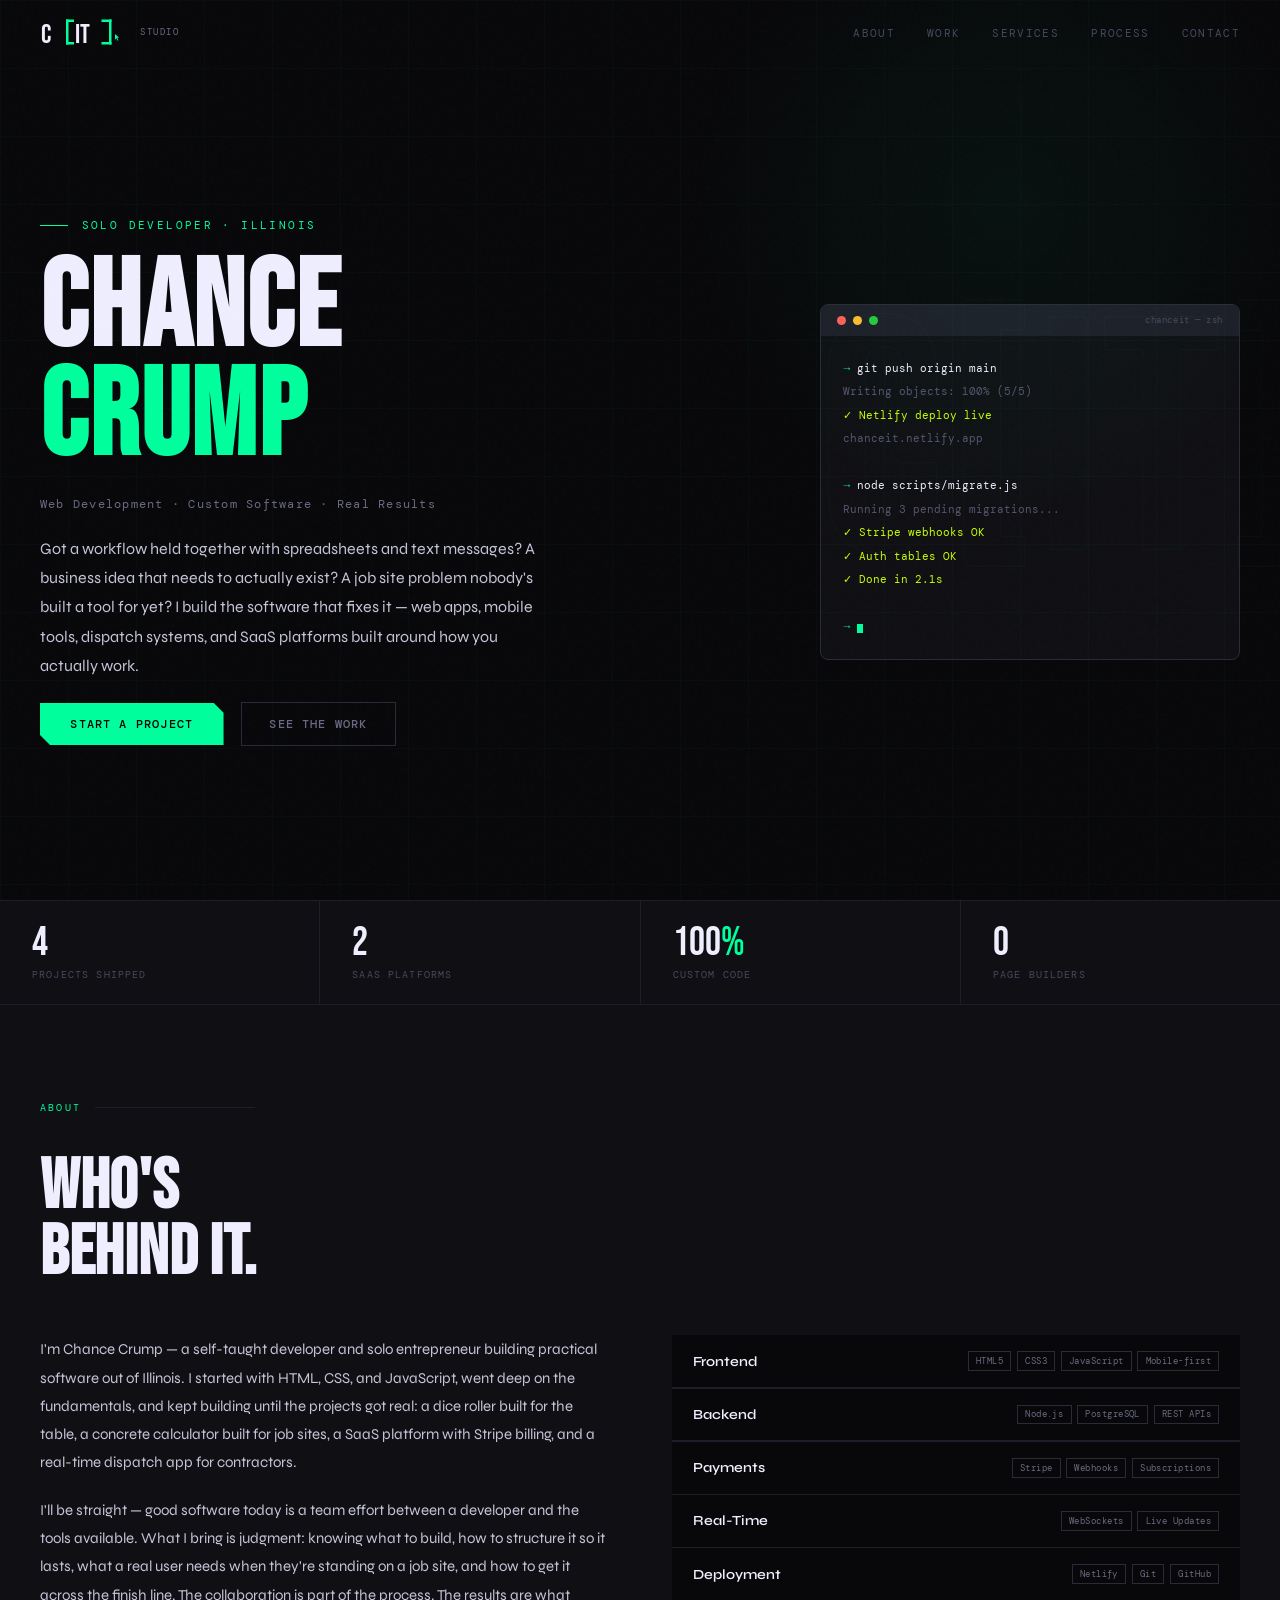
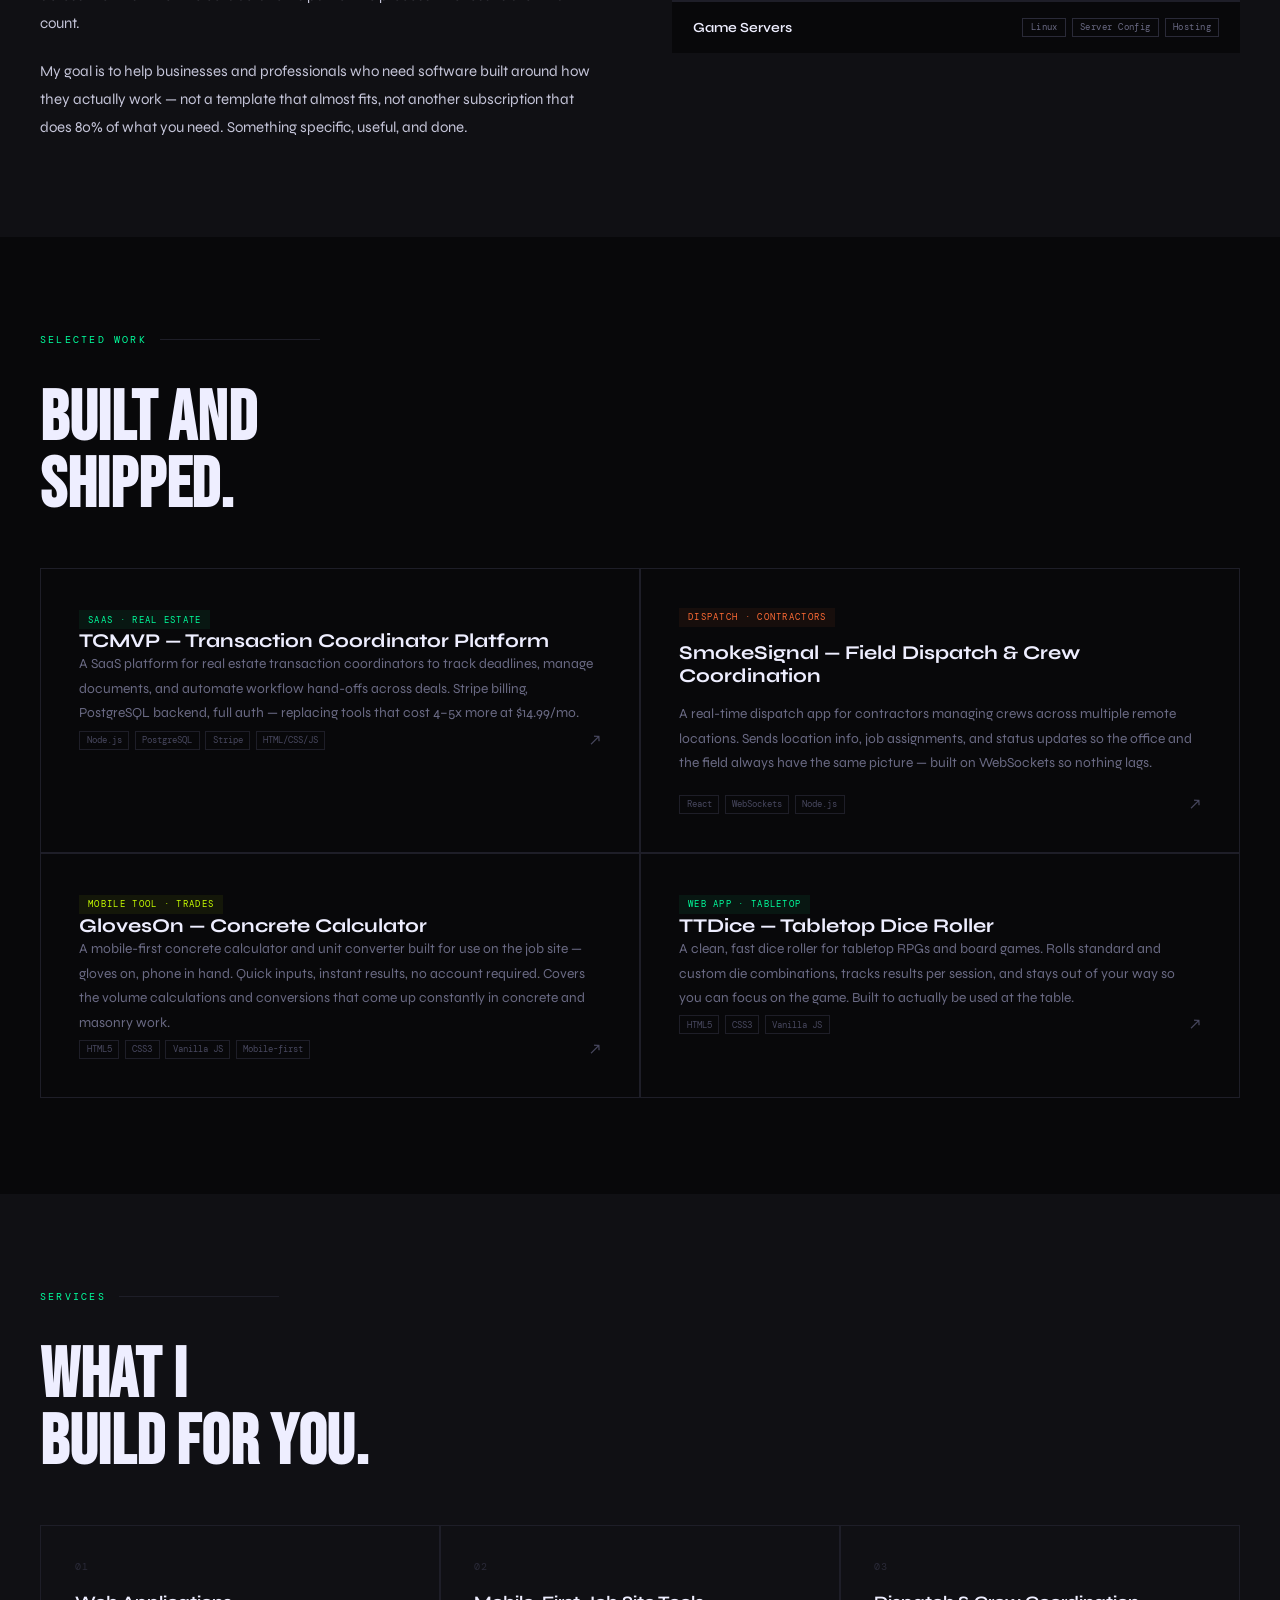
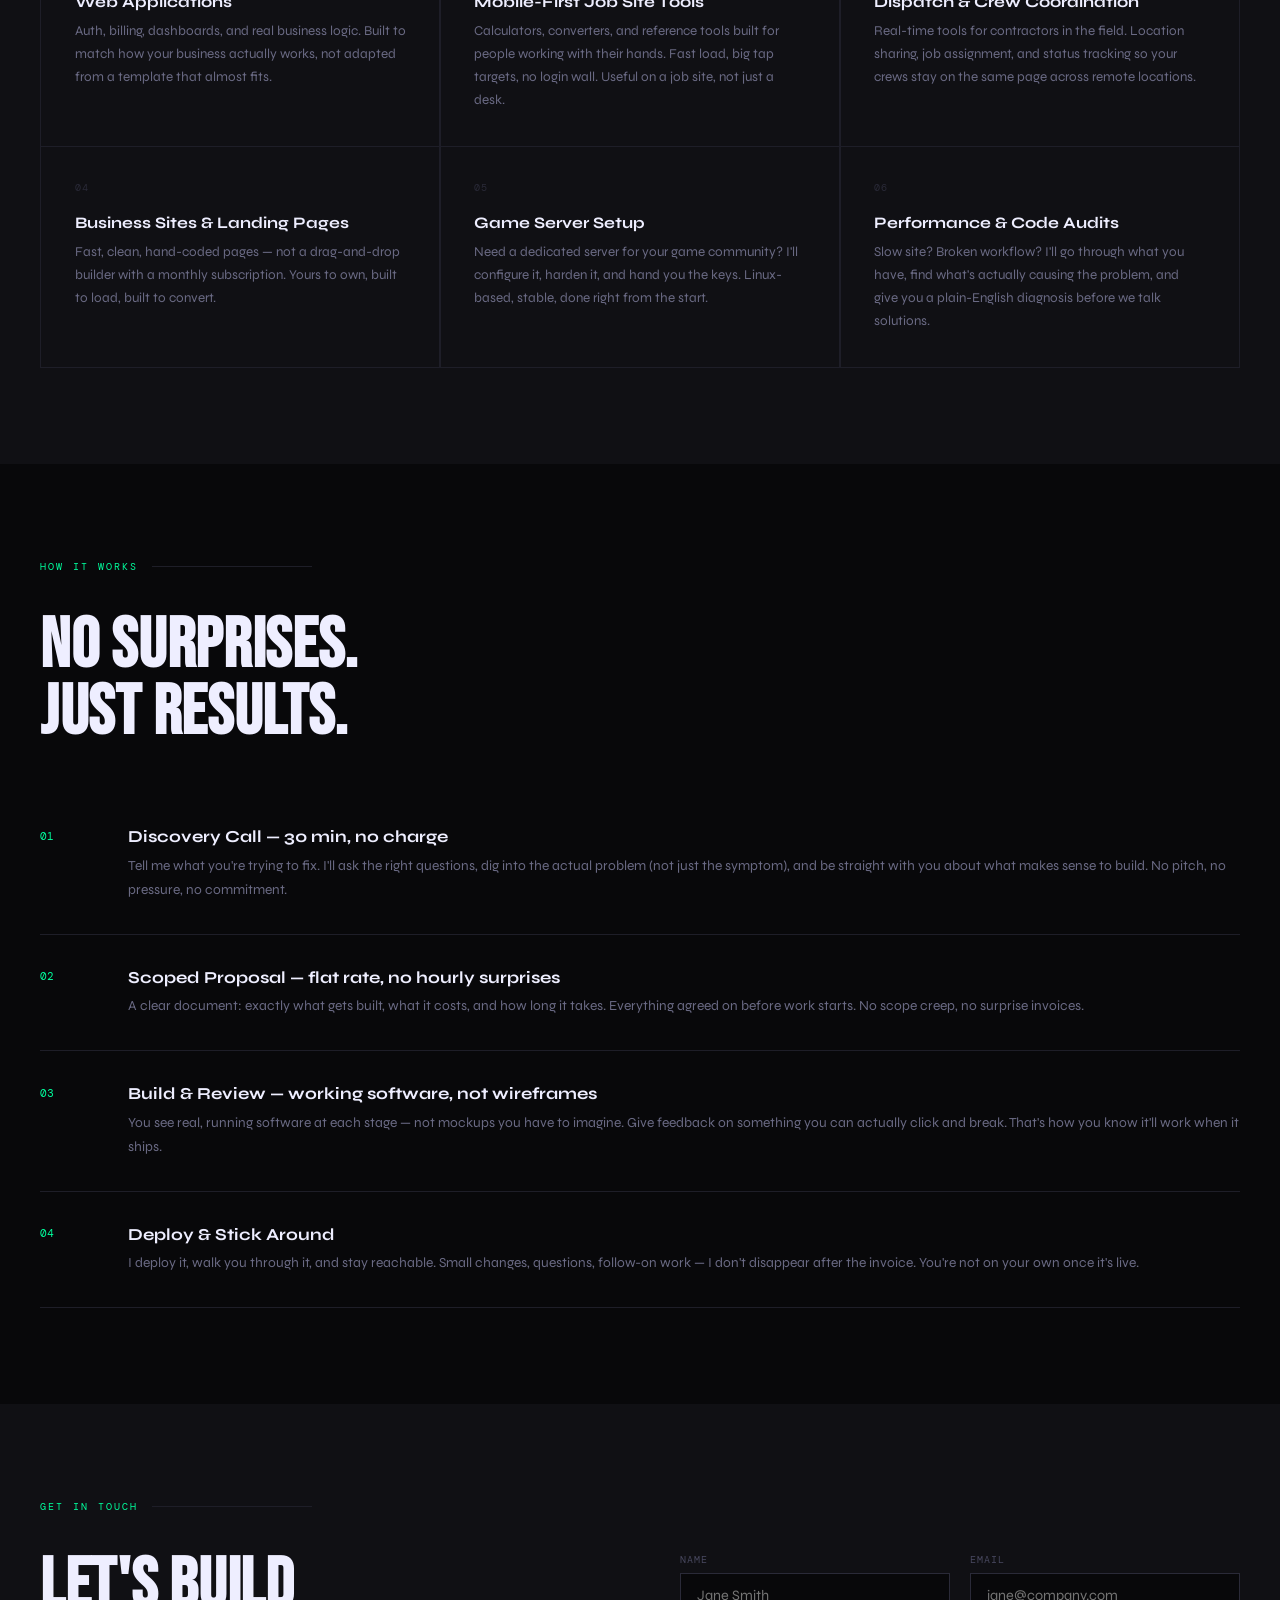
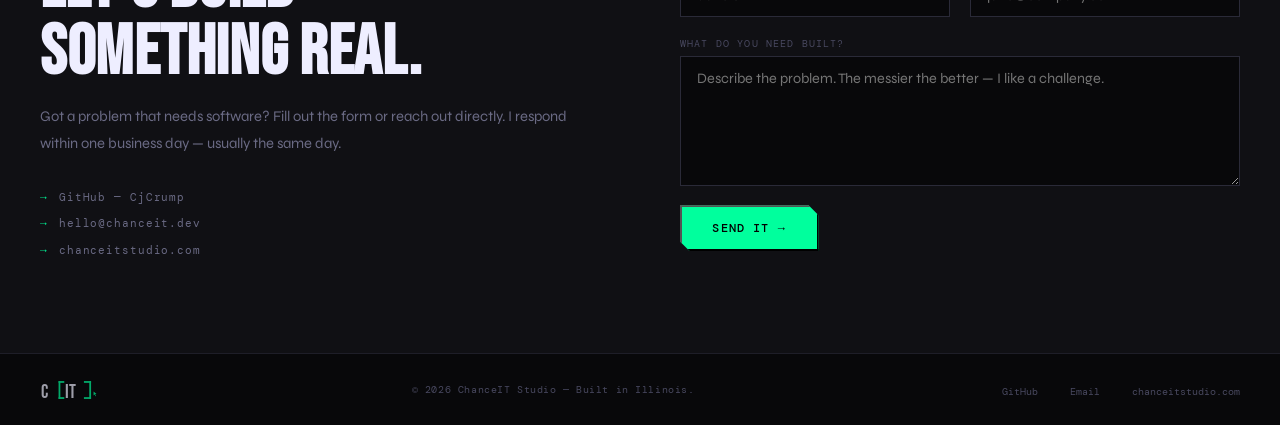
==== public/index.html @ e51c18f0 "added links to work cards" ====
<!DOCTYPE html>
<html lang="en">
<head>
<meta charset="UTF-8">
<meta name="viewport" content="width=device-width, initial-scale=1.0">
<title>ChanceIT Studio — Custom Software & Web Development</title>
<meta name="description" content="ChanceIT Studio builds custom web apps, SaaS tools, mobile calculators, and dispatch systems for small businesses. Based in Illinois.">
<link rel="preconnect" href="https://fonts.googleapis.com">
<link href="https://fonts.googleapis.com/css2?family=DM+Mono:wght@300;400;500&family=Bebas+Neue&family=Syne:wght@400;500;700;800&display=swap" rel="stylesheet">
<style>
*, *::before, *::after { box-sizing: border-box; margin: 0; padding: 0; }

:root {
  --bg:      #08080a;
  --surface: #101014;
  --s2:      #17171e;
  --border:  #1e1e28;
  --b2:      #2a2a38;
  --green:   #00ff9d;
  --orange:  #ff6b35;
  --lime:    #c8ff00;
  --muted:   #48485f;
  --muted2:  #6a6a84;
  --text:    #c4c4d8;
  --white:   #eeeeff;
}

html { scroll-behavior: smooth; }
body {
  background: var(--bg);
  color: var(--text);
  font-family: 'Syne', sans-serif;
  overflow-x: hidden;
}

/* grain */
body::before {
  content:''; position:fixed; inset:0; pointer-events:none; z-index:999; opacity:.28;
  background-image: url("data:image/svg+xml,%3Csvg viewBox='0 0 256 256' xmlns='http://www.w3.org/2000/svg'%3E%3Cfilter id='f'%3E%3CfeTurbulence type='fractalNoise' baseFrequency='.9' numOctaves='4' stitchTiles='stitch'/%3E%3C/filter%3E%3Crect width='100%25' height='100%25' filter='url(%23f)' opacity='.05'/%3E%3C/svg%3E");
}

/* ── NAV ── */
nav {
  position:fixed; top:0; left:0; right:0; z-index:200;
  padding:1.1rem 2.5rem;
  display:flex; justify-content:space-between; align-items:center;
  border-bottom:1px solid transparent;
  transition:border-color .3s,background .3s;
}
nav.scrolled { border-color:var(--border); background:rgba(8,8,10,.96); backdrop-filter:blur(18px); }

.nav-logo { display:flex; align-items:center; gap:.65rem; text-decoration:none; }
.logo-svg  { height:28px; width:auto; flex-shrink:0; }
.logo-sub  { font-family:'DM Mono',monospace; font-size:.57rem; color:var(--muted2); letter-spacing:.16em; text-transform:uppercase; }

.nav-links { display:flex; gap:2rem; list-style:none; }
.nav-links a {
  font-family:'DM Mono',monospace; font-size:.7rem;
  color:var(--muted); text-decoration:none;
  letter-spacing:.12em; text-transform:uppercase; transition:color .2s;
}
.nav-links a:hover { color:var(--green); }

/* ── HERO ── */
.hero {
  min-height:100vh;
  display:grid; grid-template-columns:1fr 420px;
  align-items:center; gap:3rem;
  padding:9rem 2.5rem 5rem;
  position:relative; overflow:hidden;
}
.hero-grid {
  position:absolute; inset:0; pointer-events:none;
  background-image:
    linear-gradient(rgba(0,255,157,.022) 1px,transparent 1px),
    linear-gradient(90deg,rgba(0,255,157,.022) 1px,transparent 1px);
  background-size:68px 68px;
}
.hero-glow {
  position:absolute; top:-15%; right:-5%; width:680px; height:680px; pointer-events:none;
  background:radial-gradient(circle,rgba(0,255,157,.045) 0%,transparent 65%);
}
.hero-wm {
  position:absolute; right:-3%; top:50%; transform:translateY(-50%);
  font-family:'Bebas Neue',sans-serif;
  font-size:clamp(16rem,26vw,36rem);
  line-height:1; color:transparent;
  -webkit-text-stroke:1px rgba(0,255,157,.032);
  pointer-events:none; user-select:none; white-space:nowrap;
}

.hero-left { display:flex; flex-direction:column; gap:1.4rem; position:relative; }
.hero-eyebrow {
  font-family:'DM Mono',monospace; font-size:.68rem;
  color:var(--green); letter-spacing:.22em; text-transform:uppercase;
  display:flex; align-items:center; gap:.85rem;
  opacity:0; animation:up .5s ease .1s forwards;
}
.hero-eyebrow::before { content:''; width:1.75rem; height:1px; background:var(--green); flex-shrink:0; }

.hero-name {
  font-family:'Bebas Neue',sans-serif;
  font-size:clamp(4.2rem,9.5vw,9.5rem);
  line-height:.9; letter-spacing:.015em; color:var(--white);
  opacity:0; animation:up .6s ease .2s forwards;
}
.hero-name .g { color:var(--green); }

.hero-role {
  font-family:'DM Mono',monospace; font-size:.78rem;
  color:var(--muted2); letter-spacing:.1em;
  opacity:0; animation:up .6s ease .3s forwards;
}

.hero-bio {
  font-size:1rem; line-height:1.82; color:var(--text); max-width:500px;
  opacity:0; animation:up .6s ease .4s forwards;
}

.hero-cta {
  display:flex; gap:1.1rem; align-items:center; flex-wrap:wrap;
  opacity:0; animation:up .6s ease .5s forwards;
}
.btn {
  font-family:'DM Mono',monospace; font-size:.74rem; font-weight:500;
  letter-spacing:.1em; text-transform:uppercase;
  text-decoration:none; display:inline-block;
  transition:opacity .2s,transform .18s;
}
.btn-green {
  padding:.82rem 1.9rem; background:var(--green); color:#000;
  clip-path:polygon(0 0,calc(100% - 10px) 0,100% 10px,100% 100%,10px 100%,0 calc(100% - 10px));
}
.btn-green:hover { opacity:.82; transform:translateY(-2px); }
.btn-outline { padding:.8rem 1.7rem; border:1px solid var(--b2); color:var(--muted2); }
.btn-outline:hover { border-color:var(--white); color:var(--white); }

/* terminal */
.hero-right { opacity:0; animation:fadeIn .8s ease .9s forwards; }
.terminal { background:var(--surface); border:1px solid var(--b2); border-radius:8px; overflow:hidden; }
.t-bar { display:flex; align-items:center; gap:.45rem; padding:.6rem 1rem; background:var(--border); }
.dot { width:9px; height:9px; border-radius:50%; }
.dot.r{background:#ff5f57;} .dot.y{background:#febc2e;} .dot.g2{background:#28c840;}
.t-label { font-family:'DM Mono',monospace; font-size:.58rem; color:var(--muted); margin-left:auto; letter-spacing:.06em; }
.t-body { padding:1.3rem 1.4rem; font-family:'DM Mono',monospace; font-size:.7rem; line-height:2.1; }
.tp{color:var(--green);} .tc{color:var(--white);} .to{color:#54546e;} .tok{color:var(--lime);}
.blink { display:inline-block; width:6px; height:.85em; background:var(--green); vertical-align:text-bottom; animation:blink 1s step-end infinite; }

/* ── STRIP ── */
.strip {
  border-top:1px solid var(--border); border-bottom:1px solid var(--border);
  background:var(--surface); display:flex; overflow-x:auto;
}
.strip-cell { flex:1; min-width:150px; padding:1.4rem 2rem; border-right:1px solid var(--border); }
.strip-cell:last-child { border-right:none; }
.snum { font-family:'Bebas Neue',sans-serif; font-size:2.5rem; color:var(--white); line-height:1; }
.snum em { color:var(--green); font-style:normal; }
.slabel { font-family:'DM Mono',monospace; font-size:.6rem; color:var(--muted); text-transform:uppercase; letter-spacing:.12em; margin-top:.3rem; }

/* ── SHARED ── */
section { padding:6rem 2.5rem; }
.tag {
  font-family:'DM Mono',monospace; font-size:.63rem; color:var(--green);
  letter-spacing:.22em; text-transform:uppercase;
  display:flex; align-items:center; gap:.85rem; margin-bottom:2.5rem;
}
.tag::after { content:''; flex:1; height:1px; background:var(--border); max-width:160px; }
.sh {
  font-family:'Bebas Neue',sans-serif;
  font-size:clamp(2.5rem,5.5vw,4.5rem);
  line-height:.95; letter-spacing:.01em; color:var(--white); margin-bottom:1rem;
}

/* ── ABOUT ── */
#about { background:var(--surface); }
.about-grid { display:grid; grid-template-columns:1fr 1fr; gap:4rem; align-items:start; margin-top:3rem; }
.about-text p { font-size:.94rem; line-height:1.88; color:var(--text); margin-bottom:1.2rem; }
.about-text p:last-child { margin-bottom:0; }

.skill-table { display:flex; flex-direction:column; gap:1.5px; background:var(--border); }
.skill-row { background:var(--bg); padding:1rem 1.3rem; display:flex; justify-content:space-between; align-items:center; transition:background .2s; }
.skill-row:hover { background:var(--s2); }
.skill-name { font-size:.87rem; color:var(--white); font-weight:600; }
.skill-chips { display:flex; gap:.35rem; flex-wrap:wrap; justify-content:flex-end; }
.chip { font-family:'DM Mono',monospace; font-size:.57rem; color:var(--muted2); border:1px solid var(--b2); padding:.18rem .45rem; letter-spacing:.05em; }

/* ── WORK ── */
#work { background:var(--bg); }
.work-grid {
  display:grid; grid-template-columns:repeat(2,1fr);
  gap:1.5px; background:var(--border); border:1px solid var(--border); margin-top:3rem;
}
.wcard {
  background:var(--bg); padding:2.4rem;
  display:flex; flex-direction:column; gap:.9rem;
  position:relative; overflow:hidden; transition:background .25s;
  text-decoration:none; color:inherit;
}
.wcard:hover { background:var(--surface); }
.wcard::before { content:''; position:absolute; top:0; left:0; width:3px; height:0; transition:height .35s ease; }
.wcard.g::before  { background:var(--green); }
.wcard.o::before  { background:var(--orange); }
.wcard.l::before  { background:var(--lime); }
.wcard:hover::before { height:100%; }

.wcard-tag { font-family:'DM Mono',monospace; font-size:.58rem; letter-spacing:.14em; text-transform:uppercase; display:inline-block; padding:.22rem .55rem; align-self:flex-start; }
.wcard.g .wcard-tag { color:var(--green);  background:rgba(0,255,157,.06); }
.wcard.o .wcard-tag { color:var(--orange); background:rgba(255,107,53,.06); }
.wcard.l .wcard-tag { color:var(--lime);   background:rgba(200,255,0,.06); }

.wcard-title { font-size:1.22rem; font-weight:700; color:var(--white); line-height:1.2; }
.wcard-link { text-decoration: none;}
.wcard-desc  { font-size:.86rem; line-height:1.78; color:var(--muted2); flex:1; }
.wcard-foot  { display:flex; justify-content:space-between; align-items:center; margin-top:.3rem; }
.wcard-stack { display:flex; gap:.35rem; flex-wrap:wrap; }
.wcard-stack span { font-family:'DM Mono',monospace; font-size:.57rem; color:var(--muted); border:1px solid var(--border); padding:.15rem .4rem; }
.wcard-arrow { font-size:1rem; color:var(--muted); transition:color .2s,transform .2s; }
.wcard:hover .wcard-arrow { transform:translate(3px,-3px); }
.wcard.g:hover .wcard-arrow { color:var(--green); }
.wcard.o:hover .wcard-arrow { color:var(--orange); }
.wcard.l:hover .wcard-arrow { color:var(--lime); }

/* ── SERVICES ── */
#services { background:var(--surface); }
.svc-grid {
  display:grid; grid-template-columns:repeat(3,1fr);
  gap:1.5px; background:var(--border); border:1px solid var(--border); margin-top:3rem;
}
.svc { background:var(--surface); padding:2.1rem; position:relative; overflow:hidden; transition:background .25s; }
.svc:hover { background:var(--s2); }
.svc::after { content:''; position:absolute; bottom:0; left:0; right:0; height:2px; background:var(--green); transform:scaleX(0); transform-origin:left; transition:transform .35s ease; }
.svc:hover::after { transform:scaleX(1); }
.svc-num { font-family:'DM Mono',monospace; font-size:.6rem; color:var(--b2); letter-spacing:.1em; margin-bottom:1.2rem; transition:color .3s; }
.svc:hover .svc-num { color:var(--green); }
.svc-name { font-size:1rem; font-weight:700; color:var(--white); margin-bottom:.55rem; }
.svc-desc { font-size:.84rem; line-height:1.72; color:var(--muted2); }

/* ── PROCESS ── */
#process { background:var(--bg); }
.process-list { margin-top:3rem; }
.pitem { display:grid; grid-template-columns:3.5rem 1fr; gap:2rem; padding:2rem 0; border-bottom:1px solid var(--border); position:relative; overflow:hidden; }
.pitem::after { content:''; position:absolute; bottom:0; left:0; right:0; height:1px; background:var(--green); transform:scaleX(0); transform-origin:left; transition:transform .4s ease; }
.pitem:hover::after { transform:scaleX(1); }
.pnum { font-family:'DM Mono',monospace; font-size:.66rem; color:var(--green); padding-top:.2rem; }
.pname { font-size:1.05rem; font-weight:700; color:var(--white); margin-bottom:.4rem; }
.pdesc { font-size:.86rem; line-height:1.75; color:var(--muted2); }

/* ── CONTACT ── */
#contact { background:var(--surface); }
.contact-wrap { display:grid; grid-template-columns:1fr 1fr; gap:5rem; align-items:start; }
.contact-left p { font-size:.92rem; line-height:1.85; color:var(--muted2); margin-top:1rem; margin-bottom:2rem; }
.contact-links { display:flex; flex-direction:column; gap:.8rem; margin-top:1.5rem; }
.clink { font-family:'DM Mono',monospace; font-size:.7rem; color:var(--muted2); text-decoration:none; letter-spacing:.08em; display:flex; align-items:center; gap:.7rem; transition:color .2s; }
.clink::before { content:'→'; color:var(--green); }
.clink:hover { color:var(--white); }

.cform { display:flex; flex-direction:column; gap:1.2rem; }
.field { display:flex; flex-direction:column; gap:.4rem; }
.field label { font-family:'DM Mono',monospace; font-size:.6rem; color:var(--muted); text-transform:uppercase; letter-spacing:.12em; }
.field input,.field textarea {
  background:var(--bg); border:1px solid var(--b2); color:var(--white);
  font-family:'Syne',sans-serif; font-size:.9rem; padding:.8rem 1rem;
  outline:none; transition:border-color .2s; -webkit-appearance:none; border-radius:0;
}
.field input:focus,.field textarea:focus { border-color:var(--green); }
.field textarea { min-height:130px; resize:vertical; }
.form-row { display:grid; grid-template-columns:1fr 1fr; gap:1.2rem; }
.form-foot { display:flex; align-items:center; gap:1.5rem; }
#fstatus { font-family:'DM Mono',monospace; font-size:.68rem; color:var(--green); opacity:0; transition:opacity .3s; }
.honeypot { position:absolute; left:-9999px; }

/* ── FOOTER ── */
footer { padding:1.6rem 2.5rem; border-top:1px solid var(--border); background:var(--bg); display:flex; justify-content:space-between; align-items:center; flex-wrap:wrap; gap:1rem; }
.footer-copy { font-family:'DM Mono',monospace; font-size:.6rem; color:var(--muted); letter-spacing:.06em; }
.footer-links { display:flex; gap:2rem; list-style:none; }
.footer-links a { font-family:'DM Mono',monospace; font-size:.6rem; color:var(--muted); text-decoration:none; transition:color .2s; }
.footer-links a:hover { color:var(--green); }

/* ── REVEAL ── */
.reveal { opacity:0; transform:translateY(22px); transition:opacity .65s ease,transform .65s ease; }
.reveal.in { opacity:1; transform:none; }

@keyframes up     { from{opacity:0;transform:translateY(20px)} to{opacity:1;transform:none} }
@keyframes fadeIn { from{opacity:0} to{opacity:1} }
@keyframes blink  { 0%,100%{opacity:1} 50%{opacity:0} }

/* ── RESPONSIVE ── */
@media(max-width:960px) {
  .hero { grid-template-columns:1fr; padding:7rem 1.5rem 4rem; }
  .hero-right { display:none; }
  .about-grid { grid-template-columns:1fr; gap:2.5rem; }
  .work-grid  { grid-template-columns:1fr; }
  .svc-grid   { grid-template-columns:1fr 1fr; }
  .contact-wrap { grid-template-columns:1fr; gap:3rem; }
  .form-row { grid-template-columns:1fr; }
}
@media(max-width:640px) {
  nav { padding:1rem 1.25rem; }
  .nav-links { display:none; }
  section { padding:4rem 1.25rem; }
  footer { padding:1.5rem 1.25rem; }
  .svc-grid { grid-template-columns:1fr; }
}
</style>
</head>
<body>

<!-- ══ NAV ══ -->
<nav id="nav">
  <a href="#home" class="nav-logo">
    <svg class="logo-svg" viewBox="0 0 180 56" fill="none" xmlns="http://www.w3.org/2000/svg" aria-label="ChanceIT Studio">
      <!-- C — rounded serif C matching the brand mark -->
      <text x="2" y="50" font-family="'Bebas Neue',sans-serif" font-size="54" fill="#eeeeff">C</text>
      <!-- [ left bracket -->
      <rect x="52" y="3"  width="5"  height="50" fill="#00ff9d"/>
      <rect x="52" y="3"  width="16" height="5"  fill="#00ff9d"/>
      <rect x="52" y="48" width="16" height="5"  fill="#00ff9d"/>
      <!-- IT -->
      <text x="70" y="50" font-family="'Bebas Neue',sans-serif" font-size="54" fill="#eeeeff">IT</text>
      <!-- ] right bracket -->
      <rect x="138" y="3"  width="5"  height="50" fill="#00ff9d"/>
      <rect x="123" y="3"  width="20" height="5"  fill="#00ff9d"/>
      <rect x="123" y="48" width="20" height="5"  fill="#00ff9d"/>
      <!-- cursor pointer — integrated bottom-right, small -->
      <g transform="translate(150,32) scale(0.52)">
        <polygon points="0,0 0,22 5.5,16 10,26 13,24.5 8.5,14.5 16,14.5" fill="#00ff9d"/>
      </g>
    </svg>
    <span class="logo-sub">Studio</span>
  </a>
  <ul class="nav-links">
    <li><a href="#about">About</a></li>
    <li><a href="#work">Work</a></li>
    <li><a href="#services">Services</a></li>
    <li><a href="#process">Process</a></li>
    <li><a href="#contact">Contact</a></li>
  </ul>
</nav>

<!-- ══ HERO ══ -->
<section class="hero" id="home">
  <div class="hero-grid"></div>
  <div class="hero-glow"></div>
  <div class="hero-wm">C[IT]</div>

  <div class="hero-left">
    <div class="hero-eyebrow">Solo Developer · Illinois</div>
    <h1 class="hero-name">CHANCE<br><span class="g">CRUMP</span></h1>
    <p class="hero-role">Web Development · Custom Software · Real Results</p>
    <p class="hero-bio">
      Got a workflow held together with spreadsheets and text messages? A business idea that needs to actually exist? A job site problem nobody's built a tool for yet? I build the software that fixes it — web apps, mobile tools, dispatch systems, and SaaS platforms built around how you actually work.
    </p>
    <div class="hero-cta">
      <a href="#contact" class="btn btn-green">Start a Project</a>
      <a href="#work" class="btn btn-outline">See the Work</a>
    </div>
  </div>

  <div class="hero-right">
    <div class="terminal">
      <div class="t-bar">
        <div class="dot r"></div><div class="dot y"></div><div class="dot g2"></div>
        <span class="t-label">chanceit — zsh</span>
      </div>
      <div class="t-body">
        <div><span class="tp">→</span> <span class="tc">git push origin main</span></div>
        <div class="to">  Writing objects: 100% (5/5)</div>
        <div><span class="tok">  ✓ Netlify deploy live</span></div>
        <div class="to">  chanceit.netlify.app</div>
        <div>&nbsp;</div>
        <div><span class="tp">→</span> <span class="tc">node scripts/migrate.js</span></div>
        <div class="to">  Running 3 pending migrations...</div>
        <div><span class="tok">  ✓ Stripe webhooks OK</span></div>
        <div><span class="tok">  ✓ Auth tables OK</span></div>
        <div><span class="tok">  ✓ Done in 2.1s</span></div>
        <div>&nbsp;</div>
        <div><span class="tp">→</span> <span class="tc"><span class="blink"></span></span></div>
      </div>
    </div>
  </div>
</section>

<!-- ══ STRIP ══ -->
<div class="strip">
  <div class="strip-cell"><div class="snum">4</div><div class="slabel">Projects Shipped</div></div>
  <div class="strip-cell"><div class="snum">2</div><div class="slabel">SaaS Platforms</div></div>
  <div class="strip-cell"><div class="snum">100<em>%</em></div><div class="slabel">Custom Code</div></div>
  <div class="strip-cell"><div class="snum">0</div><div class="slabel">Page Builders</div></div>
</div>

<!-- ══ ABOUT ══ -->
<section id="about">
  <div class="tag">About</div>
  <h2 class="sh reveal">Who's<br>behind it.</h2>
  <div class="about-grid">
    <div class="about-text reveal">
      <p>
        I'm Chance Crump — a self-taught developer and solo entrepreneur building practical software out of Illinois. I started with HTML, CSS, and JavaScript, went deep on the fundamentals, and kept building until the projects got real: a dice roller built for the table, a concrete calculator built for job sites, a SaaS platform with Stripe billing, and a real-time dispatch app for contractors.
      </p>
      <p>
        I'll be straight — good software today is a team effort between a developer and the tools available. What I bring is judgment: knowing what to build, how to structure it so it lasts, what a real user needs when they're standing on a job site, and how to get it across the finish line. The collaboration is part of the process. The results are what count.
      </p>
      <p>
        My goal is to help businesses and professionals who need software built around how they actually work — not a template that almost fits, not another subscription that does 80% of what you need. Something specific, useful, and done.
      </p>
    </div>
    <div class="skill-table reveal">
      <div class="skill-row"><span class="skill-name">Frontend</span><div class="skill-chips"><span class="chip">HTML5</span><span class="chip">CSS3</span><span class="chip">JavaScript</span><span class="chip">Mobile-first</span></div></div>
      <div class="skill-row"><span class="skill-name">Backend</span><div class="skill-chips"><span class="chip">Node.js</span><span class="chip">PostgreSQL</span><span class="chip">REST APIs</span></div></div>
      <div class="skill-row"><span class="skill-name">Payments</span><div class="skill-chips"><span class="chip">Stripe</span><span class="chip">Webhooks</span><span class="chip">Subscriptions</span></div></div>
      <div class="skill-row"><span class="skill-name">Real-Time</span><div class="skill-chips"><span class="chip">WebSockets</span><span class="chip">Live Updates</span></div></div>
      <div class="skill-row"><span class="skill-name">Deployment</span><div class="skill-chips"><span class="chip">Netlify</span><span class="chip">Git</span><span class="chip">GitHub</span></div></div>
      <div class="skill-row"><span class="skill-name">Game Servers</span><div class="skill-chips"><span class="chip">Linux</span><span class="chip">Server Config</span><span class="chip">Hosting</span></div></div>
    </div>
  </div>
</section>

<!-- ══ WORK ══ -->
<section id="work">
  <div class="tag">Selected Work</div>
  <h2 class="sh reveal">Built and<br>shipped.</h2>
  <div class="work-grid">

    <div class="wcard g reveal">
      <a class="wcard-link" href="https://tcmvp.com">
      <span class="wcard-tag">SaaS · Real Estate</span>
      <div class="wcard-title">TCMVP — Transaction Coordinator Platform</div>
      <p class="wcard-desc">A SaaS platform for real estate transaction coordinators to track deadlines, manage documents, and automate workflow hand-offs across deals. Stripe billing, PostgreSQL backend, full auth — replacing tools that cost 4–5x more at $14.99/mo.</p>
      <div class="wcard-foot">
        <div class="wcard-stack"><span>Node.js</span><span>PostgreSQL</span><span>Stripe</span><span>HTML/CSS/JS</span></div>
        <div class="wcard-arrow">↗</div>
      </div>
      </a>
    </div>

    <div class="wcard o reveal">
      <span class="wcard-tag">Dispatch · Contractors</span>
      <div class="wcard-title">SmokeSignal — Field Dispatch & Crew Coordination</div>
      <p class="wcard-desc">A real-time dispatch app for contractors managing crews across multiple remote locations. Sends location info, job assignments, and status updates so the office and the field always have the same picture — built on WebSockets so nothing lags.</p>
      <div class="wcard-foot">
        <div class="wcard-stack"><span>React</span><span>WebSockets</span><span>Node.js</span></div>
        <div class="wcard-arrow">↗</div>
      </div>
    </div>

    <div class="wcard l reveal">
      <a class="wcard-link" href="https://gloveson.chanceitstudio.com">
      <span class="wcard-tag">Mobile Tool · Trades</span>
      <div class="wcard-title">GlovesOn — Concrete Calculator</div>
      <p class="wcard-desc">A mobile-first concrete calculator and unit converter built for use on the job site — gloves on, phone in hand. Quick inputs, instant results, no account required. Covers the volume calculations and conversions that come up constantly in concrete and masonry work.</p>
      <div class="wcard-foot">
        <div class="wcard-stack"><span>HTML5</span><span>CSS3</span><span>Vanilla JS</span><span>Mobile-first</span></div>
        <div class="wcard-arrow">↗</div>
      </div>
      </a>
    </div>

    <div class="wcard g reveal">
      <a class="wcard-link" href="https://ttdice.chanceitstudio.com">
      <span class="wcard-tag">Web App · Tabletop</span>
      <div class="wcard-title">TTDice — Tabletop Dice Roller</div>
      <p class="wcard-desc">A clean, fast dice roller for tabletop RPGs and board games. Rolls standard and custom die combinations, tracks results per session, and stays out of your way so you can focus on the game. Built to actually be used at the table.</p>
      <div class="wcard-foot">
        <div class="wcard-stack"><span>HTML5</span><span>CSS3</span><span>Vanilla JS</span></div>
        <div class="wcard-arrow">↗</div>
      </div>
      </a>
    </div>

  </div>
</section>

<!-- ══ SERVICES ══ -->
<section id="services">
  <div class="tag">Services</div>
  <h2 class="sh reveal">What I<br>build for you.</h2>
  <div class="svc-grid">
    <div class="svc reveal">
      <div class="svc-num">01</div>
      <div class="svc-name">Web Applications</div>
      <p class="svc-desc">Auth, billing, dashboards, and real business logic. Built to match how your business actually works, not adapted from a template that almost fits.</p>
    </div>
    <div class="svc reveal">
      <div class="svc-num">02</div>
      <div class="svc-name">Mobile-First Job Site Tools</div>
      <p class="svc-desc">Calculators, converters, and reference tools built for people working with their hands. Fast load, big tap targets, no login wall. Useful on a job site, not just a desk.</p>
    </div>
    <div class="svc reveal">
      <div class="svc-num">03</div>
      <div class="svc-name">Dispatch & Crew Coordination</div>
      <p class="svc-desc">Real-time tools for contractors in the field. Location sharing, job assignment, and status tracking so your crews stay on the same page across remote locations.</p>
    </div>
    <div class="svc reveal">
      <div class="svc-num">04</div>
      <div class="svc-name">Business Sites & Landing Pages</div>
      <p class="svc-desc">Fast, clean, hand-coded pages — not a drag-and-drop builder with a monthly subscription. Yours to own, built to load, built to convert.</p>
    </div>
    <div class="svc reveal">
      <div class="svc-num">05</div>
      <div class="svc-name">Game Server Setup</div>
      <p class="svc-desc">Need a dedicated server for your game community? I'll configure it, harden it, and hand you the keys. Linux-based, stable, done right from the start.</p>
    </div>
    <div class="svc reveal">
      <div class="svc-num">06</div>
      <div class="svc-name">Performance & Code Audits</div>
      <p class="svc-desc">Slow site? Broken workflow? I'll go through what you have, find what's actually causing the problem, and give you a plain-English diagnosis before we talk solutions.</p>
    </div>
  </div>
</section>

<!-- ══ PROCESS ══ -->
<section id="process">
  <div class="tag">How It Works</div>
  <h2 class="sh reveal">No surprises.<br>Just results.</h2>
  <div class="process-list">
    <div class="pitem reveal">
      <div class="pnum">01</div>
      <div>
        <div class="pname">Discovery Call — 30 min, no charge</div>
        <p class="pdesc">Tell me what you're trying to fix. I'll ask the right questions, dig into the actual problem (not just the symptom), and be straight with you about what makes sense to build. No pitch, no pressure, no commitment.</p>
      </div>
    </div>
    <div class="pitem reveal">
      <div class="pnum">02</div>
      <div>
        <div class="pname">Scoped Proposal — flat rate, no hourly surprises</div>
        <p class="pdesc">A clear document: exactly what gets built, what it costs, and how long it takes. Everything agreed on before work starts. No scope creep, no surprise invoices.</p>
      </div>
    </div>
    <div class="pitem reveal">
      <div class="pnum">03</div>
      <div>
        <div class="pname">Build & Review — working software, not wireframes</div>
        <p class="pdesc">You see real, running software at each stage — not mockups you have to imagine. Give feedback on something you can actually click and break. That's how you know it'll work when it ships.</p>
      </div>
    </div>
    <div class="pitem reveal">
      <div class="pnum">04</div>
      <div>
        <div class="pname">Deploy & Stick Around</div>
        <p class="pdesc">I deploy it, walk you through it, and stay reachable. Small changes, questions, follow-on work — I don't disappear after the invoice. You're not on your own once it's live.</p>
      </div>
    </div>
  </div>
</section>

<!-- ══ CONTACT ══ -->
<section id="contact">
  <div class="tag">Get In Touch</div>
  <div class="contact-wrap">
    <div class="contact-left reveal">
      <h2 class="sh">Let's build<br>something real.</h2>
      <p>Got a problem that needs software? Fill out the form or reach out directly. I respond within one business day — usually the same day.</p>
      <div class="contact-links">
        <a href="https://github.com/CjCrump" target="_blank" class="clink">GitHub — CjCrump</a>
        <a href="mailto:hello@chanceit.dev" class="clink">hello@chanceit.dev</a>
        <a href="https://chanceitstudio.com" target="_blank" class="clink">chanceitstudio.com</a>
      </div>
    </div>
    <form class="cform reveal" id="cform" method="POST" action="/contact">
      <input type="hidden" name="bot-field" class="honeypot">
      <div class="form-row">
        <div class="field"><label>Name</label><input type="text" name="name" placeholder="Jane Smith" required></div>
        <div class="field"><label>Email</label><input type="email" name="email" placeholder="jane@company.com" required></div>
      </div>
      <div class="field"><label>What do you need built?</label><textarea name="message" placeholder="Describe the problem. The messier the better — I like a challenge." required></textarea></div>
      <div class="form-foot">
        <button type="submit" class="btn btn-green">Send It →</button>
        <span id="fstatus"></span>
      </div>
    </form>
  </div>
</section>

<!-- ══ FOOTER ══ -->
<footer>
  <a href="#home" class="nav-logo" style="opacity:.65">
    <svg class="logo-svg" viewBox="0 0 180 56" fill="none" xmlns="http://www.w3.org/2000/svg" style="height:20px" aria-label="ChanceIT Studio">
      <text x="2" y="50" font-family="'Bebas Neue',sans-serif" font-size="54" fill="#eeeeff">C</text>
      <rect x="52" y="3"  width="5"  height="50" fill="#00ff9d"/>
      <rect x="52" y="3"  width="16" height="5"  fill="#00ff9d"/>
      <rect x="52" y="48" width="16" height="5"  fill="#00ff9d"/>
      <text x="70" y="50" font-family="'Bebas Neue',sans-serif" font-size="54" fill="#eeeeff">IT</text>
      <rect x="138" y="3"  width="5"  height="50" fill="#00ff9d"/>
      <rect x="123" y="3"  width="20" height="5"  fill="#00ff9d"/>
      <rect x="123" y="48" width="20" height="5"  fill="#00ff9d"/>
      <g transform="translate(150,32) scale(0.52)"><polygon points="0,0 0,22 5.5,16 10,26 13,24.5 8.5,14.5 16,14.5" fill="#00ff9d"/></g>
    </svg>
  </a>
  <div class="footer-copy">© 2026 ChanceIT Studio — Built in Illinois.</div>
  <ul class="footer-links">
    <li><a href="https://github.com/CjCrump" target="_blank">GitHub</a></li>
    <li><a href="mailto:hello@chanceit.dev">Email</a></li>
    <li><a href="https://chanceitstudio.com" target="_blank">chanceitstudio.com</a></li>
  </ul>
</footer>

<script>
const nav = document.getElementById('nav');
window.addEventListener('scroll', () => nav.classList.toggle('scrolled', scrollY > 50));

const obs = new IntersectionObserver((entries) => {
  entries.forEach((e, i) => {
    if (e.isIntersecting) {
      setTimeout(() => e.target.classList.add('in'), i * 70);
      obs.unobserve(e.target);
    }
  });
}, { threshold: 0.08 });
document.querySelectorAll('.reveal').forEach(el => obs.observe(el));

const form = document.getElementById('cform');
const status = document.getElementById('fstatus');
const hp = form.querySelector('[name="bot-field"]');
form.addEventListener('submit', e => {
  e.preventDefault();
  if (hp.value) return;
  const btn = form.querySelector('button');
  btn.disabled = true;
  fetch('/contact', { method:'POST', body:new FormData(form) })
    .then(() => {
      status.textContent = '✓ Sent. Talk soon.';
      status.style.opacity = '1';
      form.reset();
      setTimeout(() => status.style.opacity = '0', 5000);
    })
    .catch(() => {
      status.style.color = 'var(--orange)';
      status.textContent = '✕ Something went wrong. Try again.';
      status.style.opacity = '1';
    })
    .finally(() => btn.disabled = false);
});
</script>
</body>
</html>
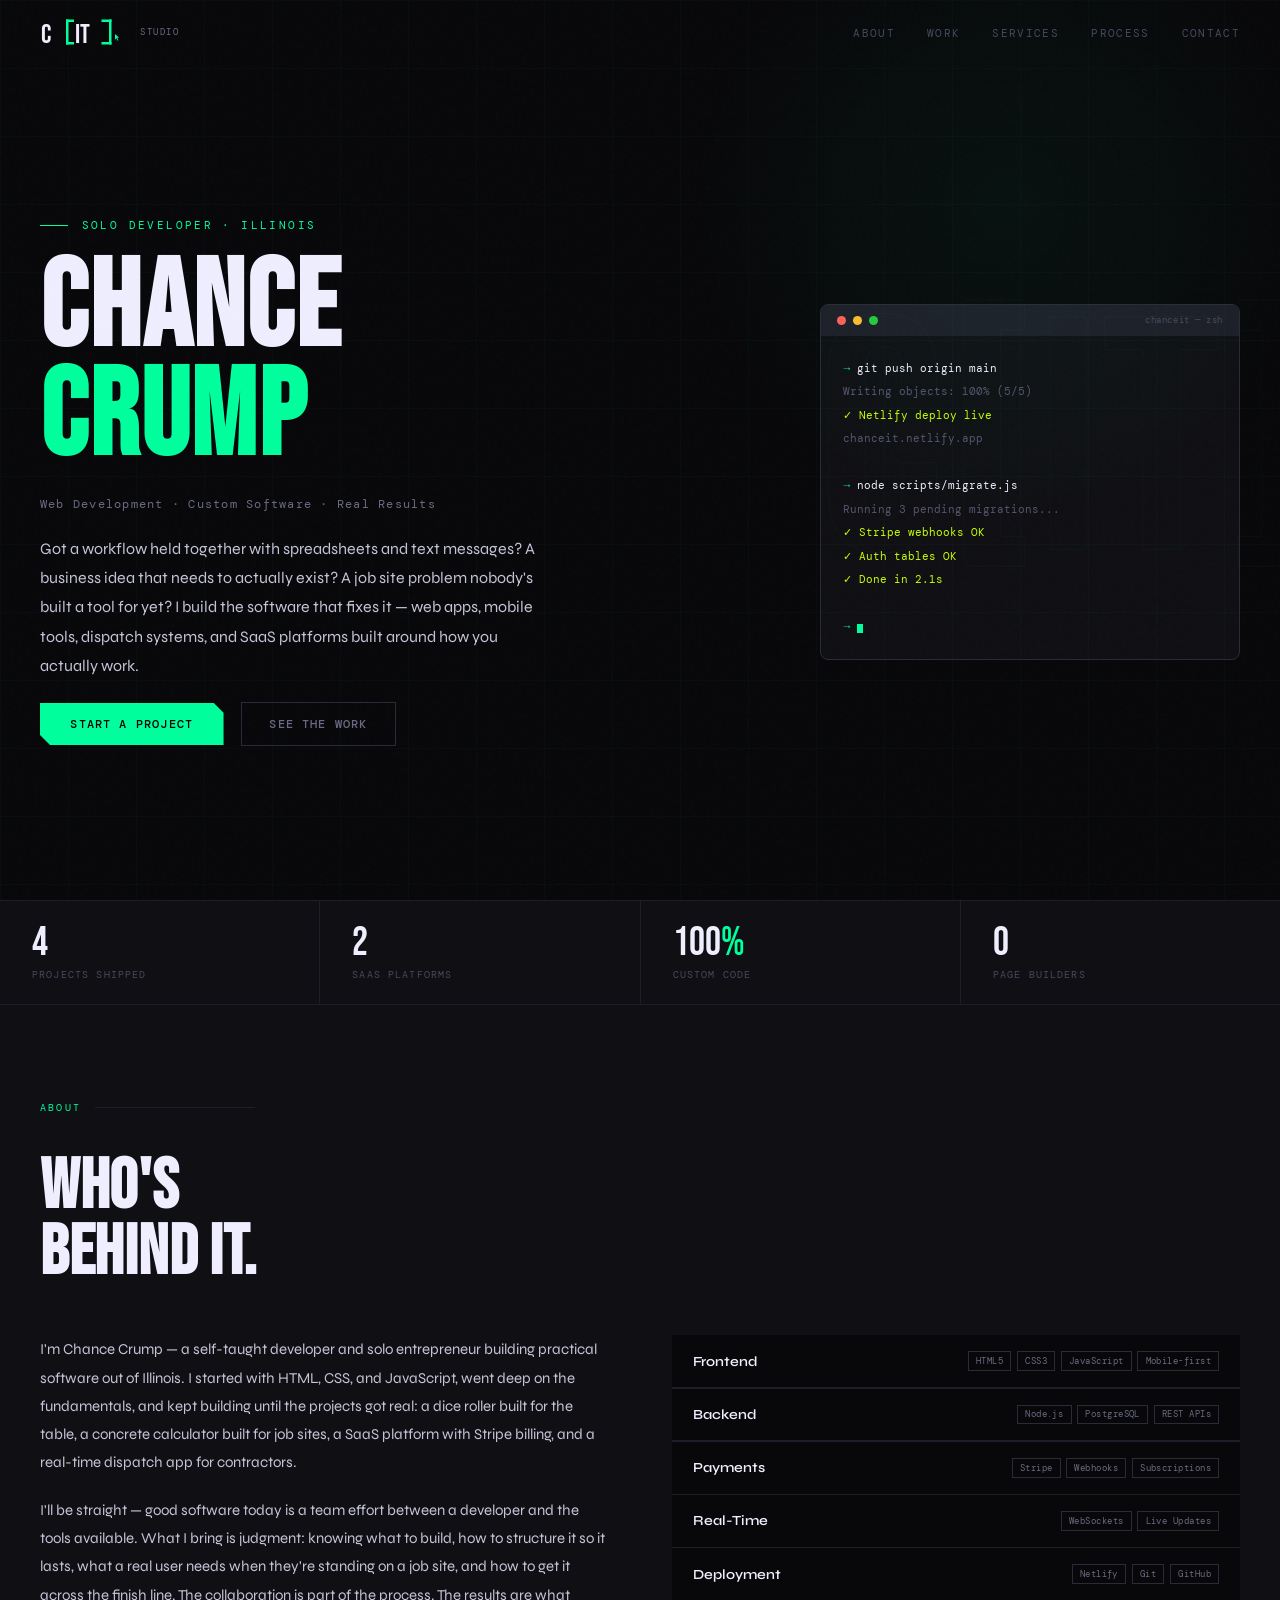
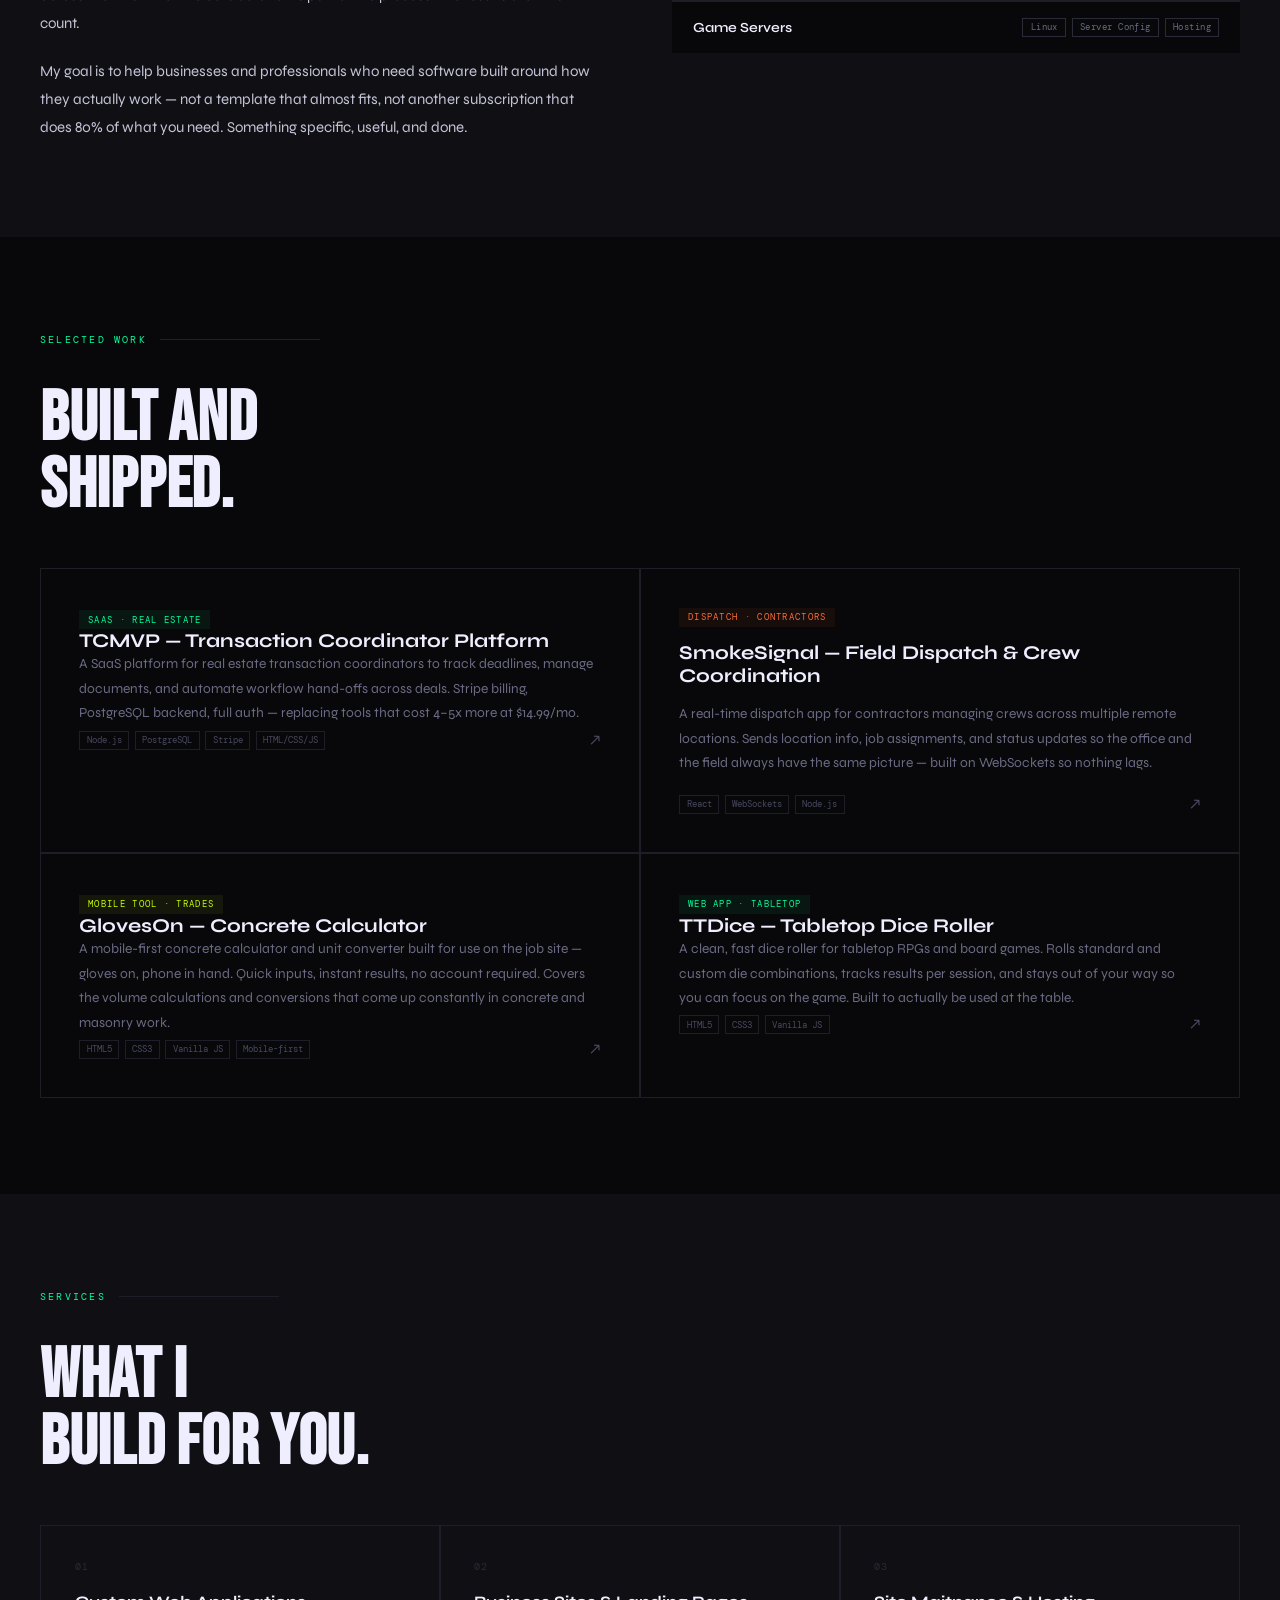
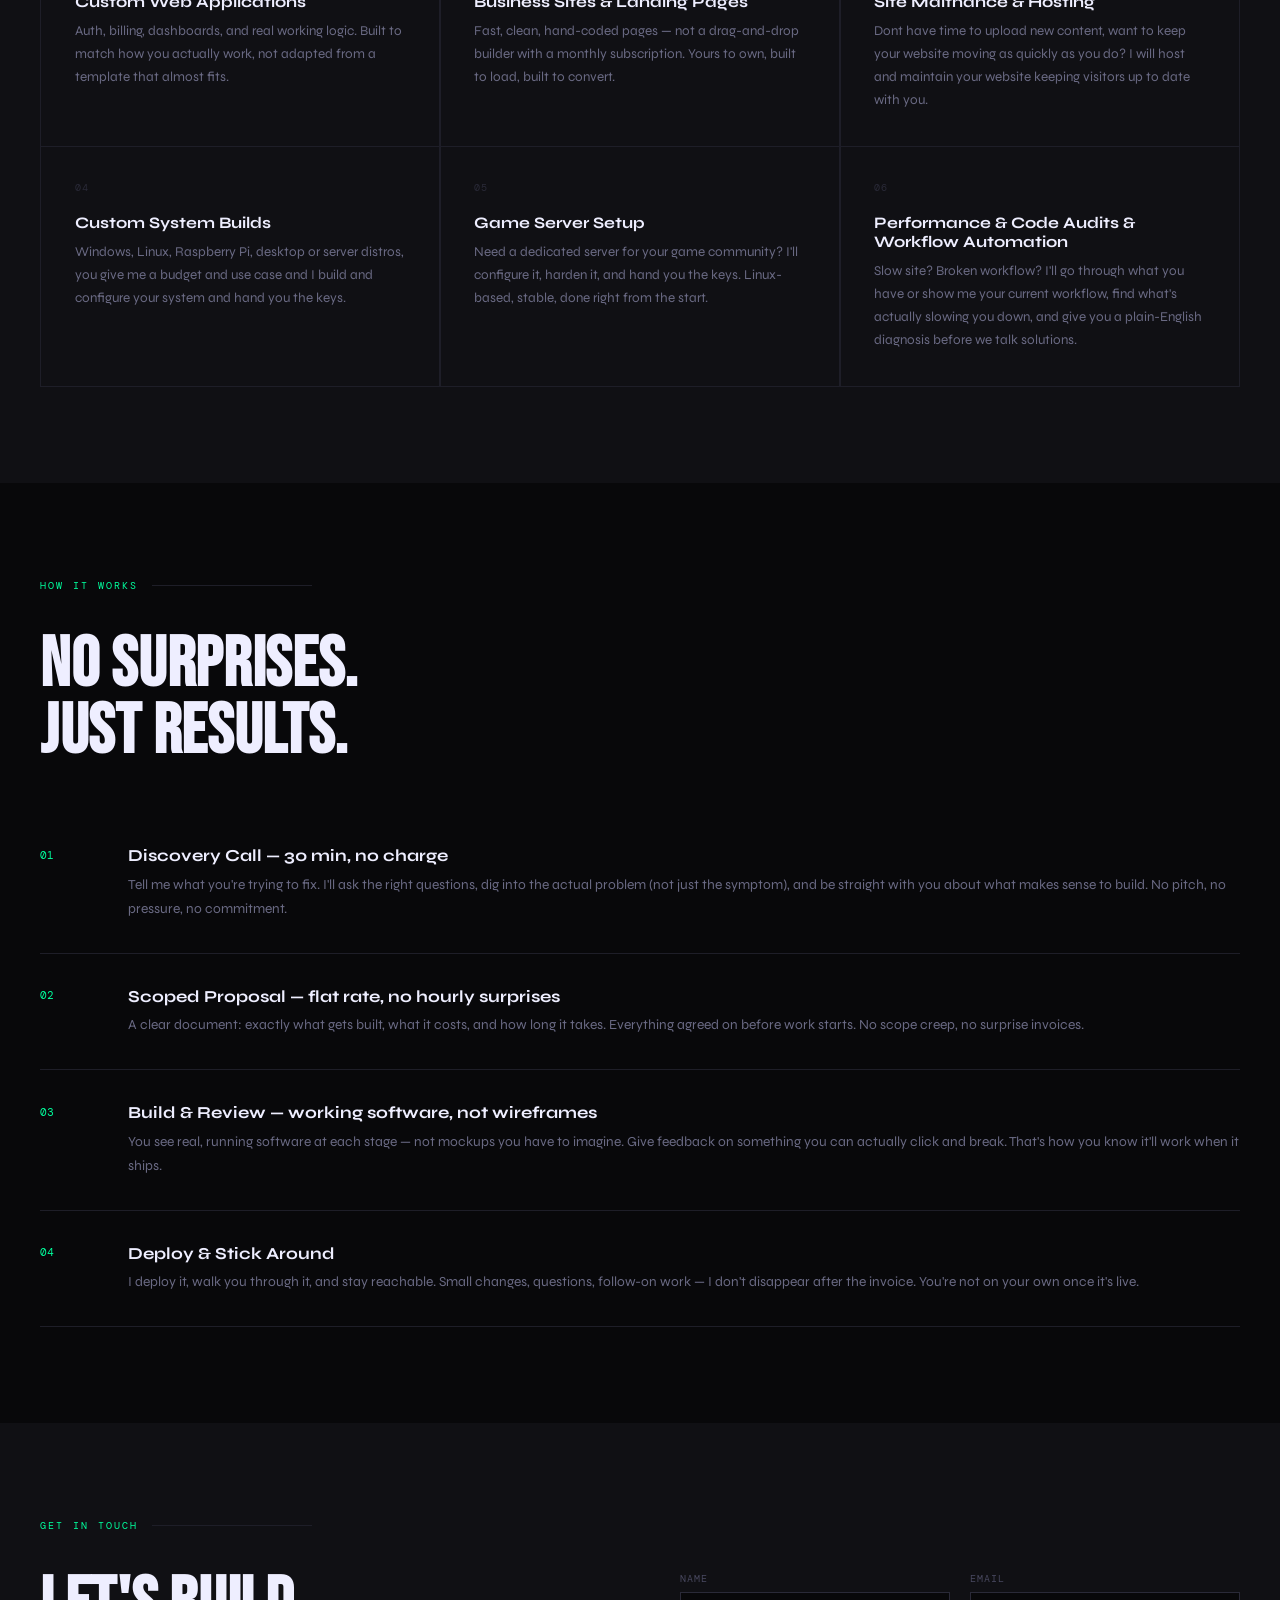
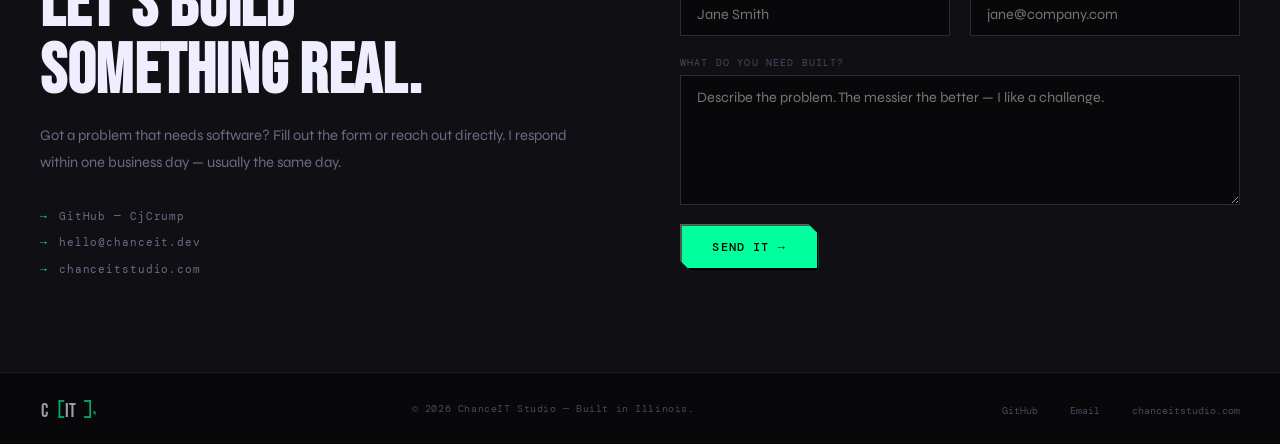
==== commit b55b5b07: "tightened services" ====
--- a/public/index.html
+++ b/public/index.html
@@ -477,23 +477,23 @@
   <div class="svc-grid">
     <div class="svc reveal">
       <div class="svc-num">01</div>
-      <div class="svc-name">Web Applications</div>
-      <p class="svc-desc">Auth, billing, dashboards, and real business logic. Built to match how your business actually works, not adapted from a template that almost fits.</p>
+      <div class="svc-name">Custom Web Applications</div>
+      <p class="svc-desc">Auth, billing, dashboards, and real working logic. Built to match how you actually work, not adapted from a template that almost fits.</p>
     </div>
     <div class="svc reveal">
       <div class="svc-num">02</div>
-      <div class="svc-name">Mobile-First Job Site Tools</div>
-      <p class="svc-desc">Calculators, converters, and reference tools built for people working with their hands. Fast load, big tap targets, no login wall. Useful on a job site, not just a desk.</p>
+      <div class="svc-name">Business Sites & Landing Pages</div>
+      <p class="svc-desc">Fast, clean, hand-coded pages — not a drag-and-drop builder with a monthly subscription. Yours to own, built to load, built to convert.</p>
     </div>
     <div class="svc reveal">
       <div class="svc-num">03</div>
-      <div class="svc-name">Dispatch & Crew Coordination</div>
-      <p class="svc-desc">Real-time tools for contractors in the field. Location sharing, job assignment, and status tracking so your crews stay on the same page across remote locations.</p>
+      <div class="svc-name">Site Maitnance & Hosting</div>
+      <p class="svc-desc">Dont have time to upload new content, want to keep your website moving as quickly as you do? I will host and maintain your website keeping visitors up to date with you.</p>
     </div>
     <div class="svc reveal">
       <div class="svc-num">04</div>
-      <div class="svc-name">Business Sites & Landing Pages</div>
-      <p class="svc-desc">Fast, clean, hand-coded pages — not a drag-and-drop builder with a monthly subscription. Yours to own, built to load, built to convert.</p>
+      <div class="svc-name">Custom System Builds</div>
+      <p class="svc-desc">Windows, Linux, Raspberry Pi, desktop or server distros, you give me a budget and use case and I build and configure your system and hand you the keys. </p>
     </div>
     <div class="svc reveal">
       <div class="svc-num">05</div>
@@ -502,8 +502,8 @@
     </div>
     <div class="svc reveal">
       <div class="svc-num">06</div>
-      <div class="svc-name">Performance & Code Audits</div>
-      <p class="svc-desc">Slow site? Broken workflow? I'll go through what you have, find what's actually causing the problem, and give you a plain-English diagnosis before we talk solutions.</p>
+      <div class="svc-name">Performance & Code Audits & Workflow Automation</div>
+      <p class="svc-desc">Slow site? Broken workflow? I'll go through what you have or show me your current workflow, find what's actually slowing you down, and give you a plain-English diagnosis before we talk solutions.</p>
     </div>
   </div>
 </section>
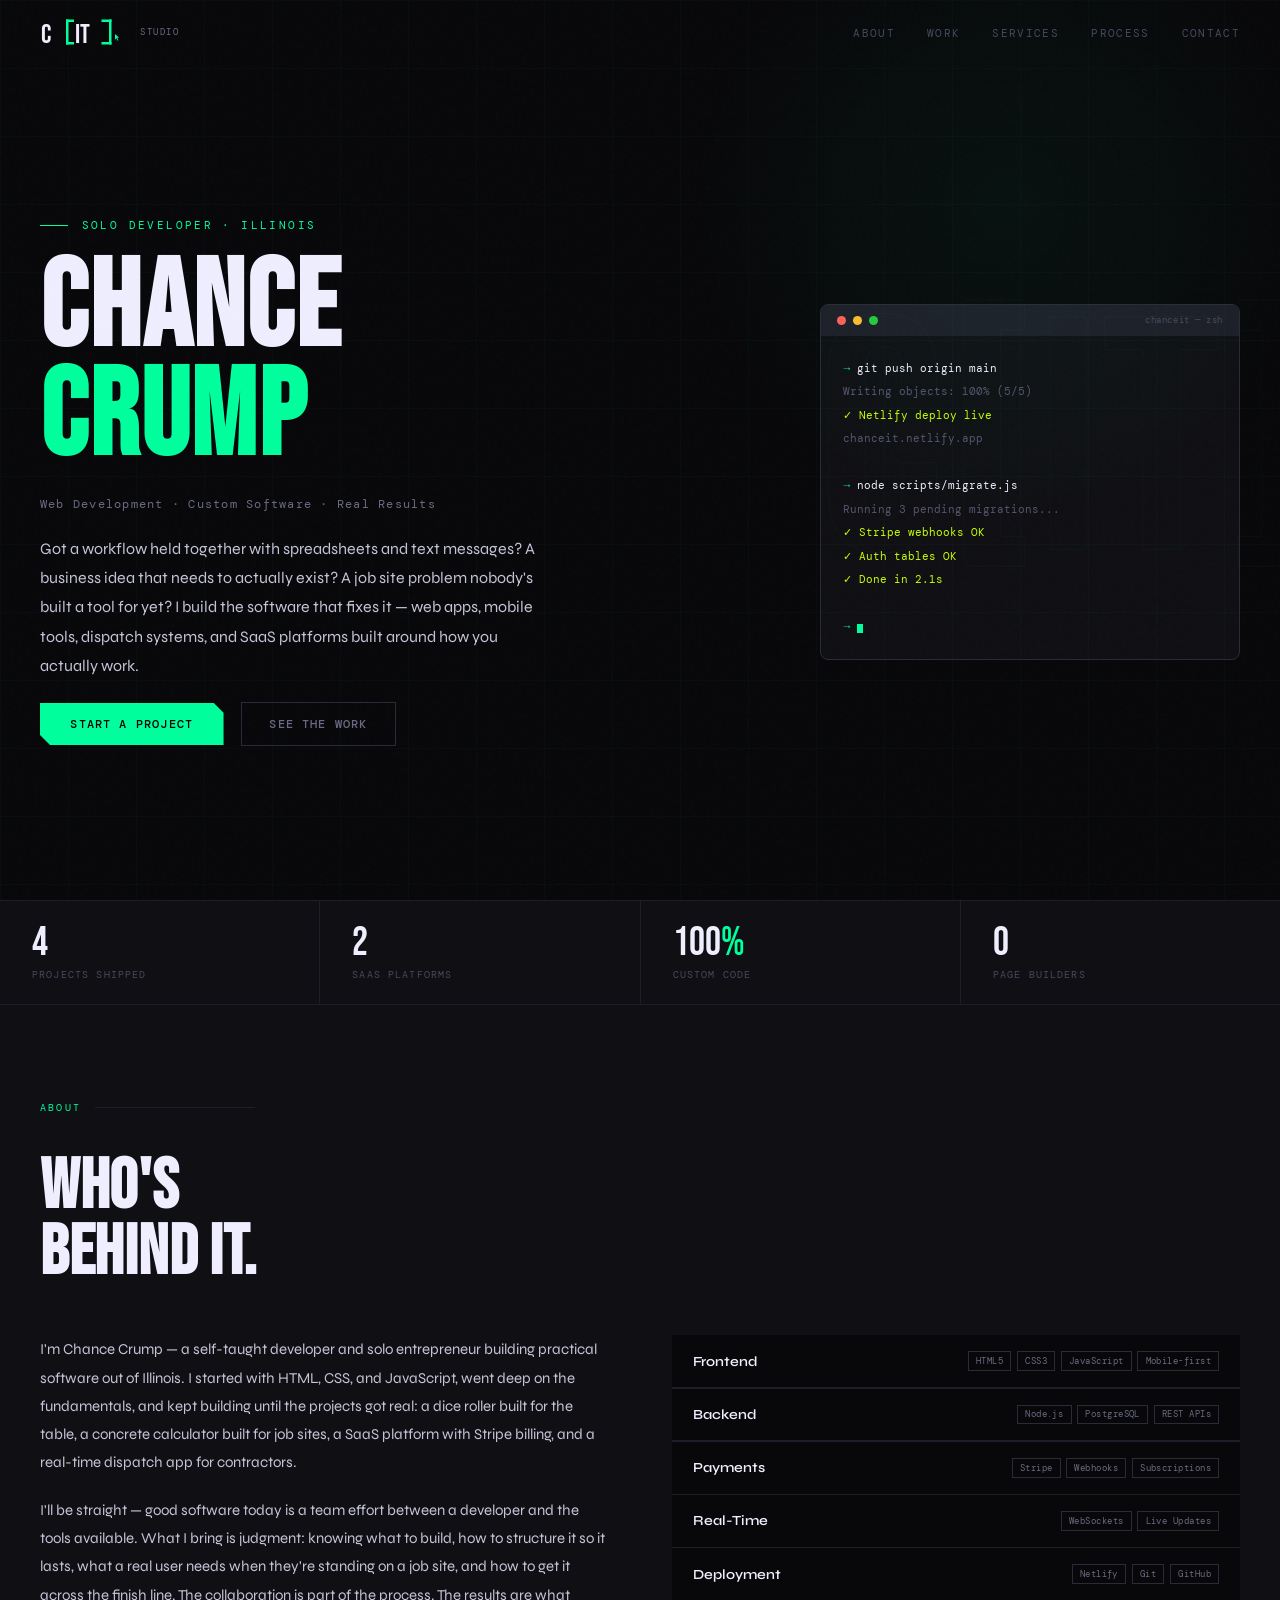
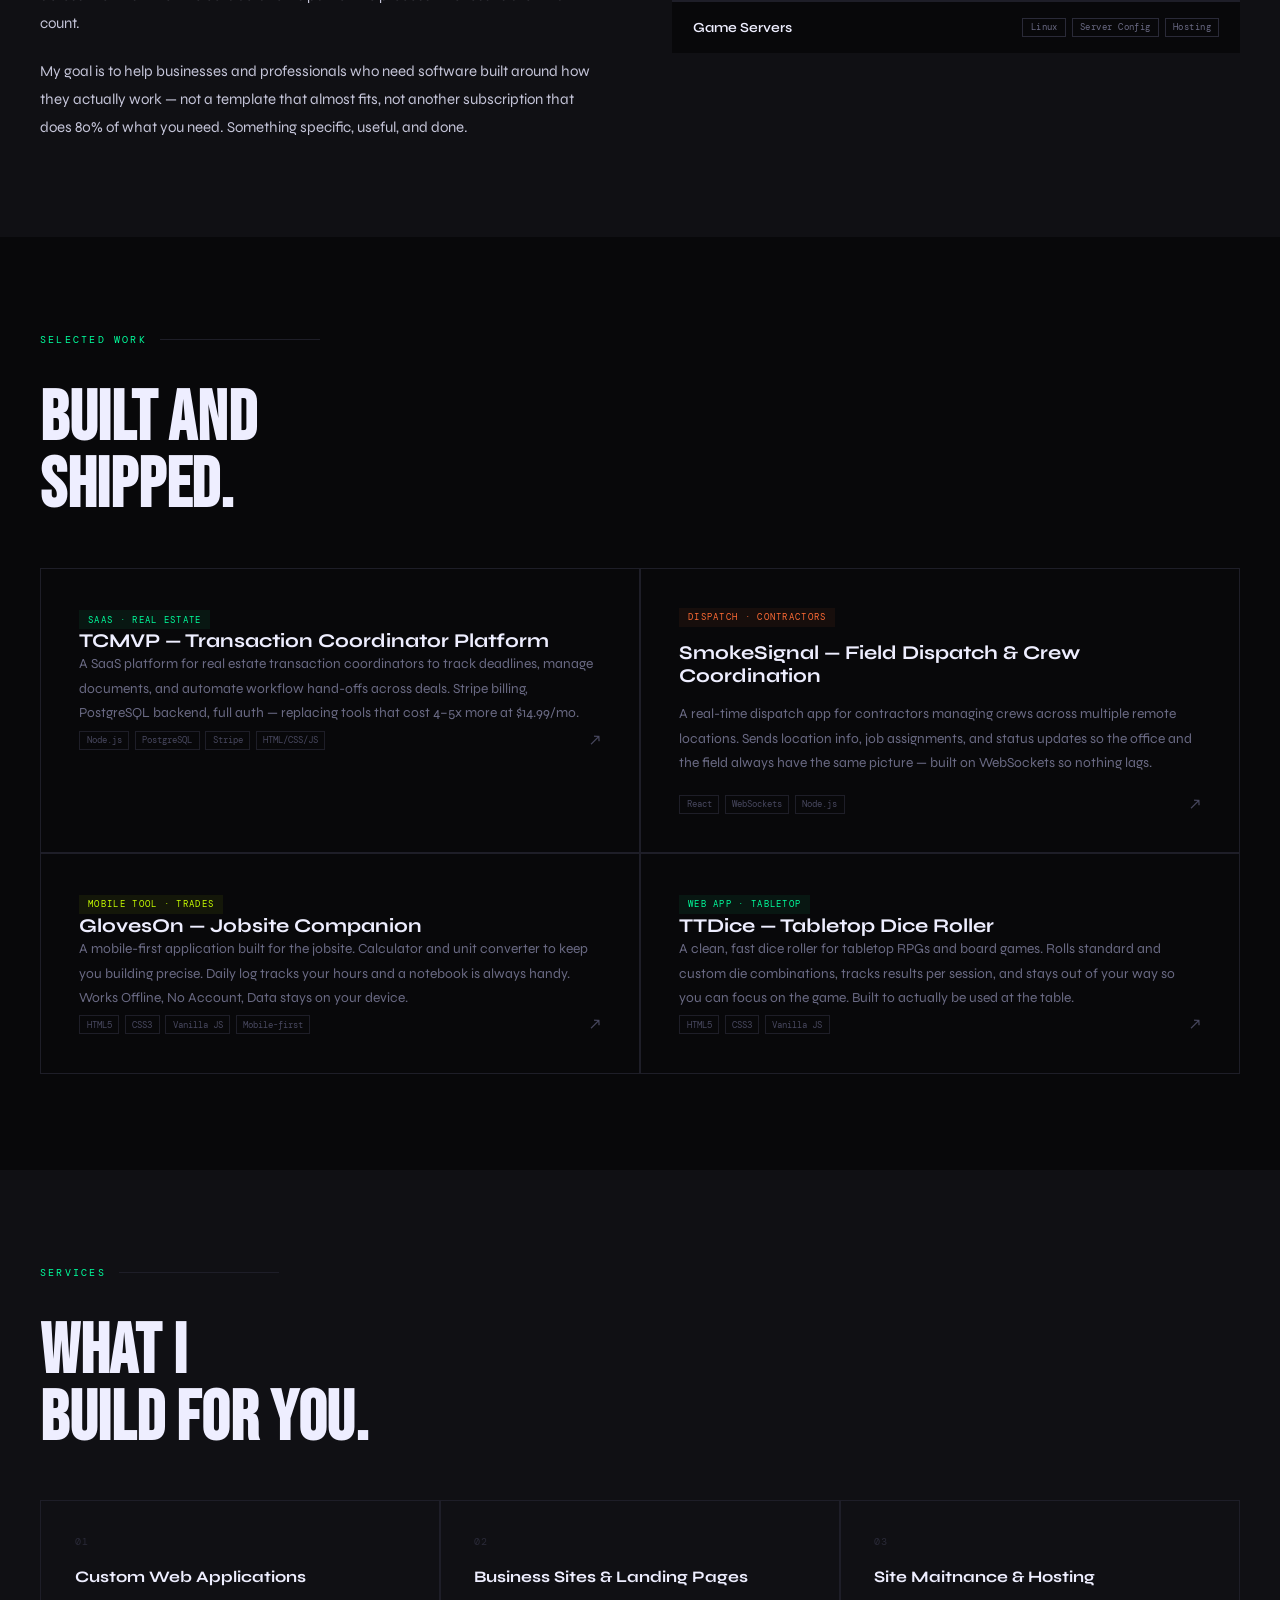
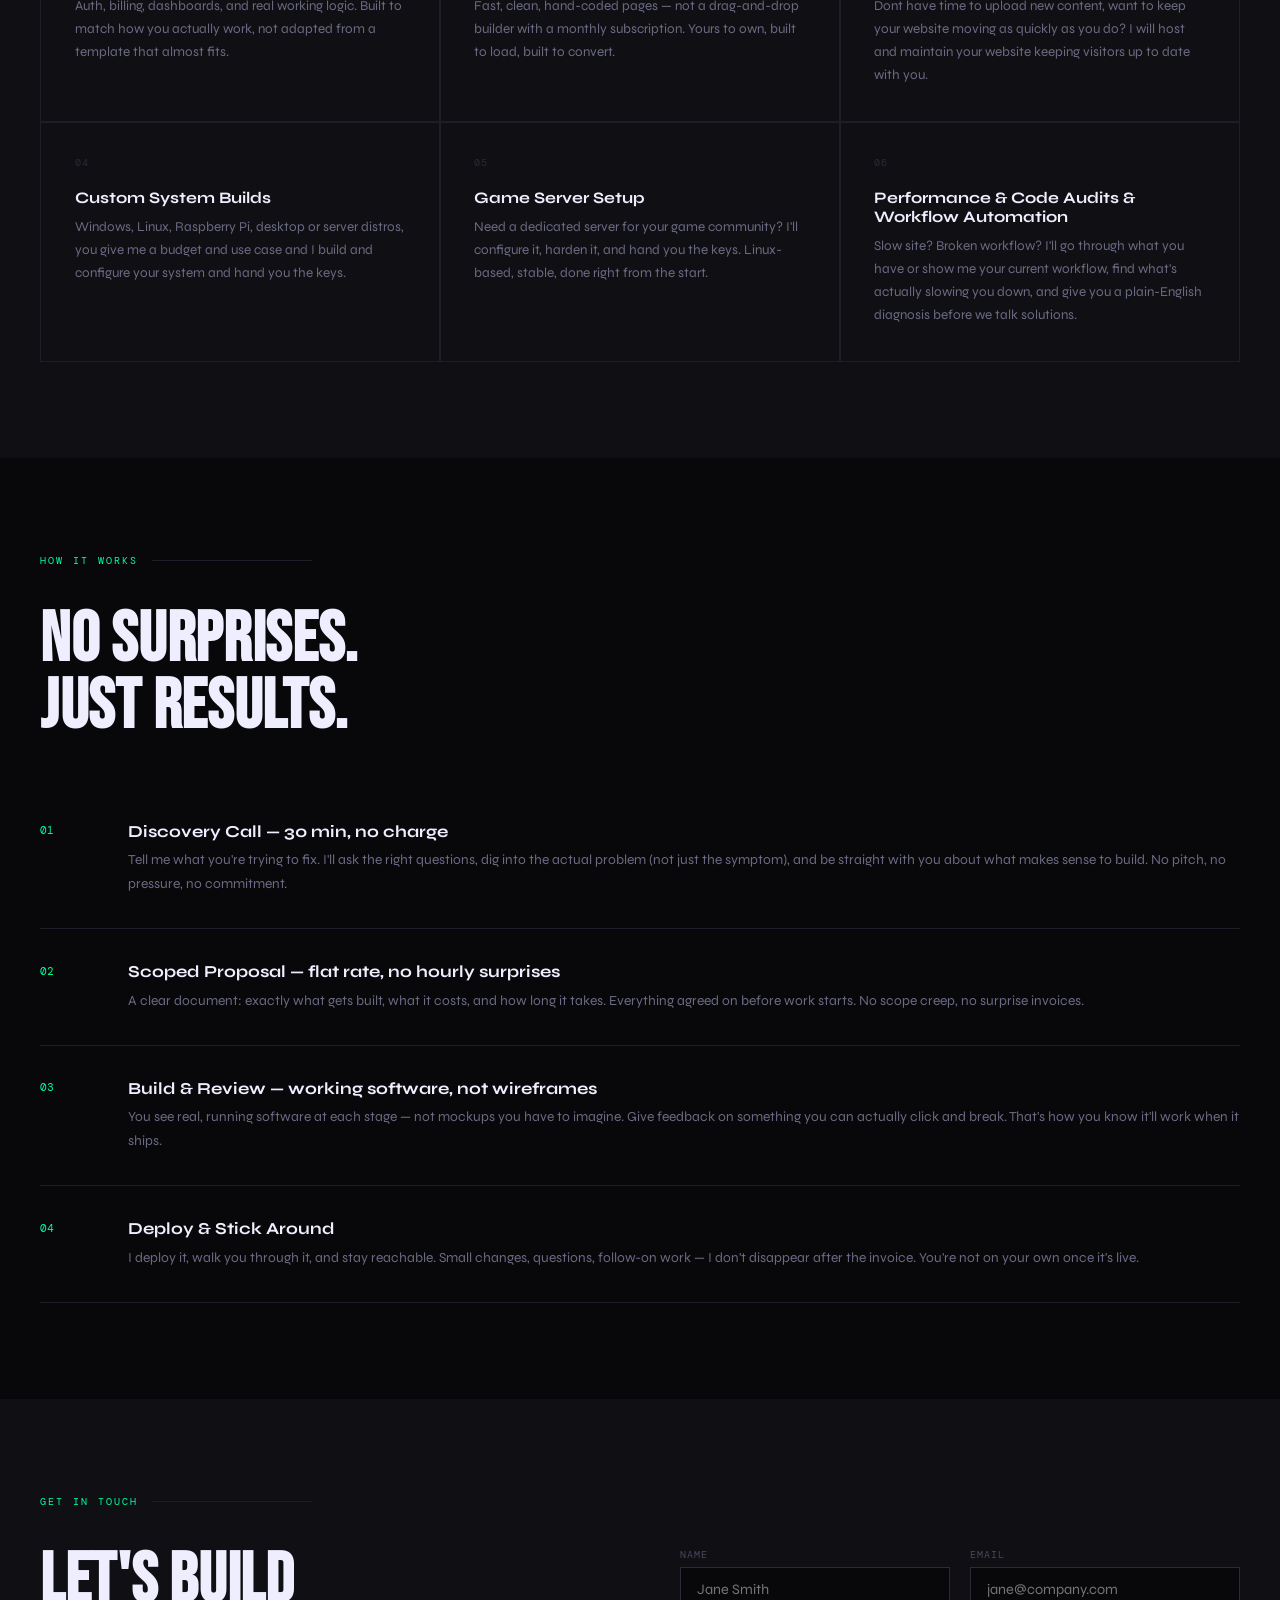
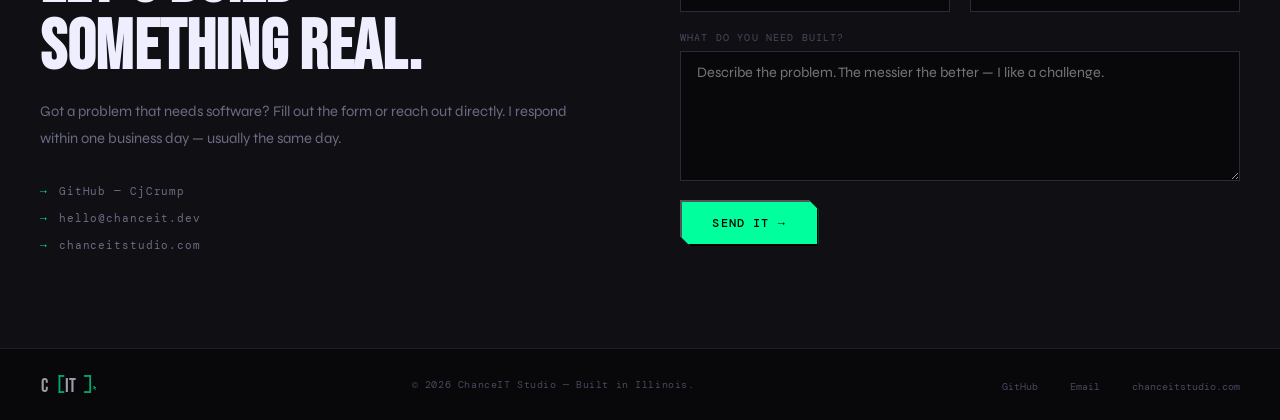
==== commit 699ccabc: "update wcard discription" ====
--- a/public/index.html
+++ b/public/index.html
@@ -446,8 +446,8 @@
     <div class="wcard l reveal">
       <a class="wcard-link" href="https://gloveson.chanceitstudio.com">
       <span class="wcard-tag">Mobile Tool · Trades</span>
-      <div class="wcard-title">GlovesOn — Concrete Calculator</div>
-      <p class="wcard-desc">A mobile-first concrete calculator and unit converter built for use on the job site — gloves on, phone in hand. Quick inputs, instant results, no account required. Covers the volume calculations and conversions that come up constantly in concrete and masonry work.</p>
+      <div class="wcard-title">GlovesOn — Jobsite Companion</div>
+      <p class="wcard-desc">A mobile-first application built for the jobsite. Calculator and unit converter to keep you building precise. Daily log tracks your hours and a notebook is always handy. Works Offline, No Account, Data stays on your device.</p>
       <div class="wcard-foot">
         <div class="wcard-stack"><span>HTML5</span><span>CSS3</span><span>Vanilla JS</span><span>Mobile-first</span></div>
         <div class="wcard-arrow">↗</div>
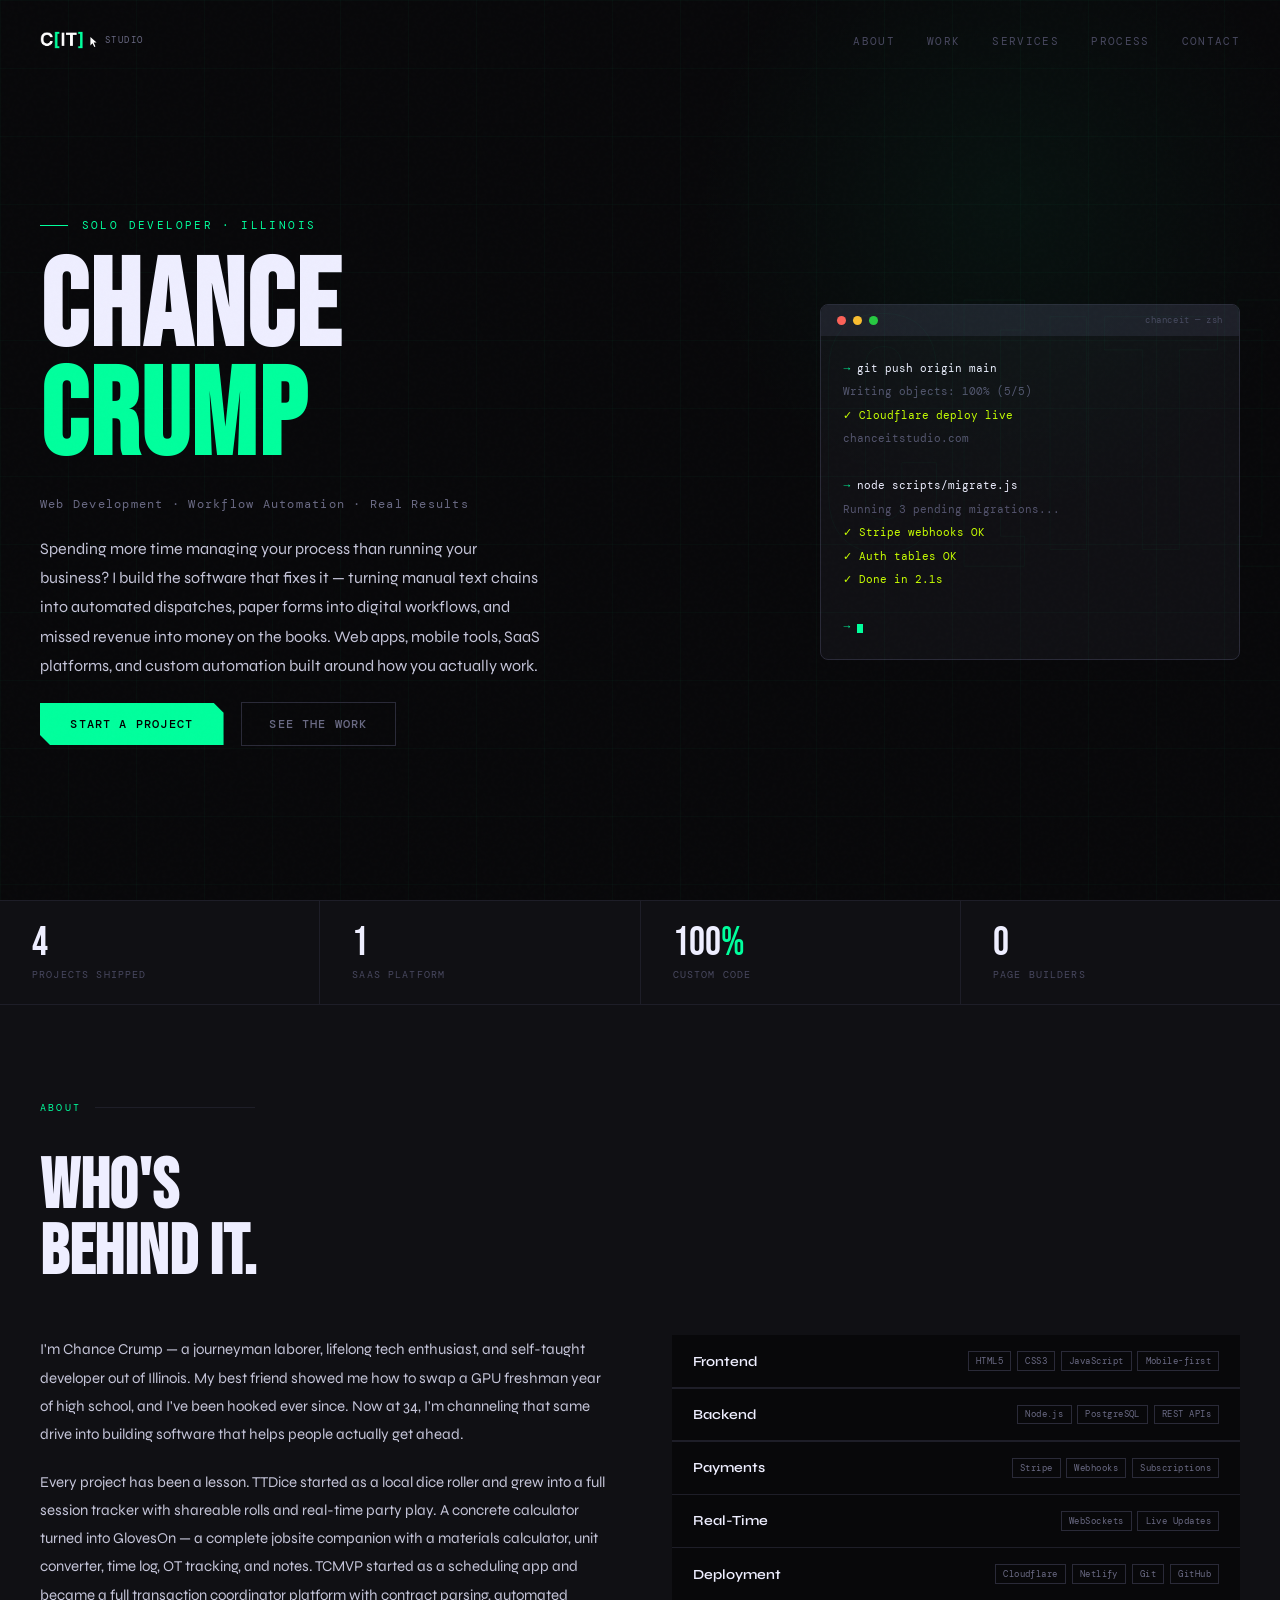
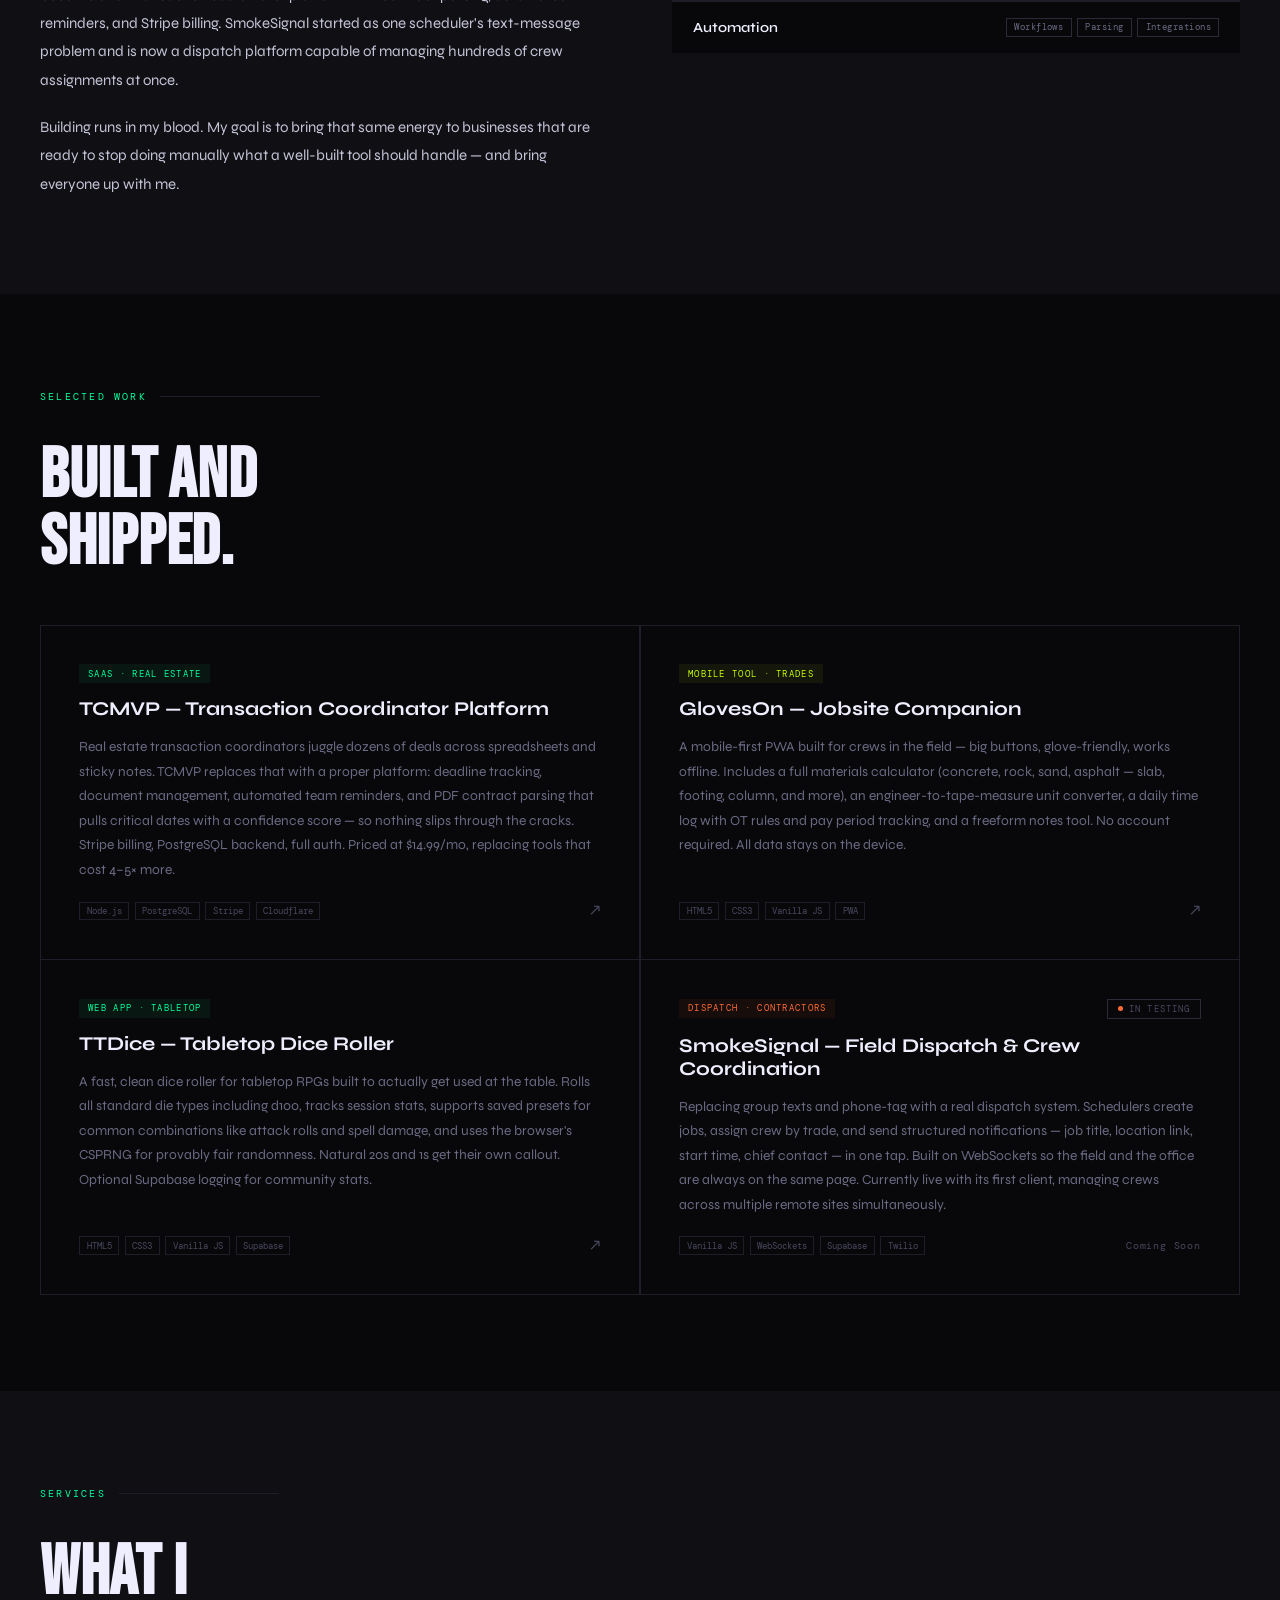
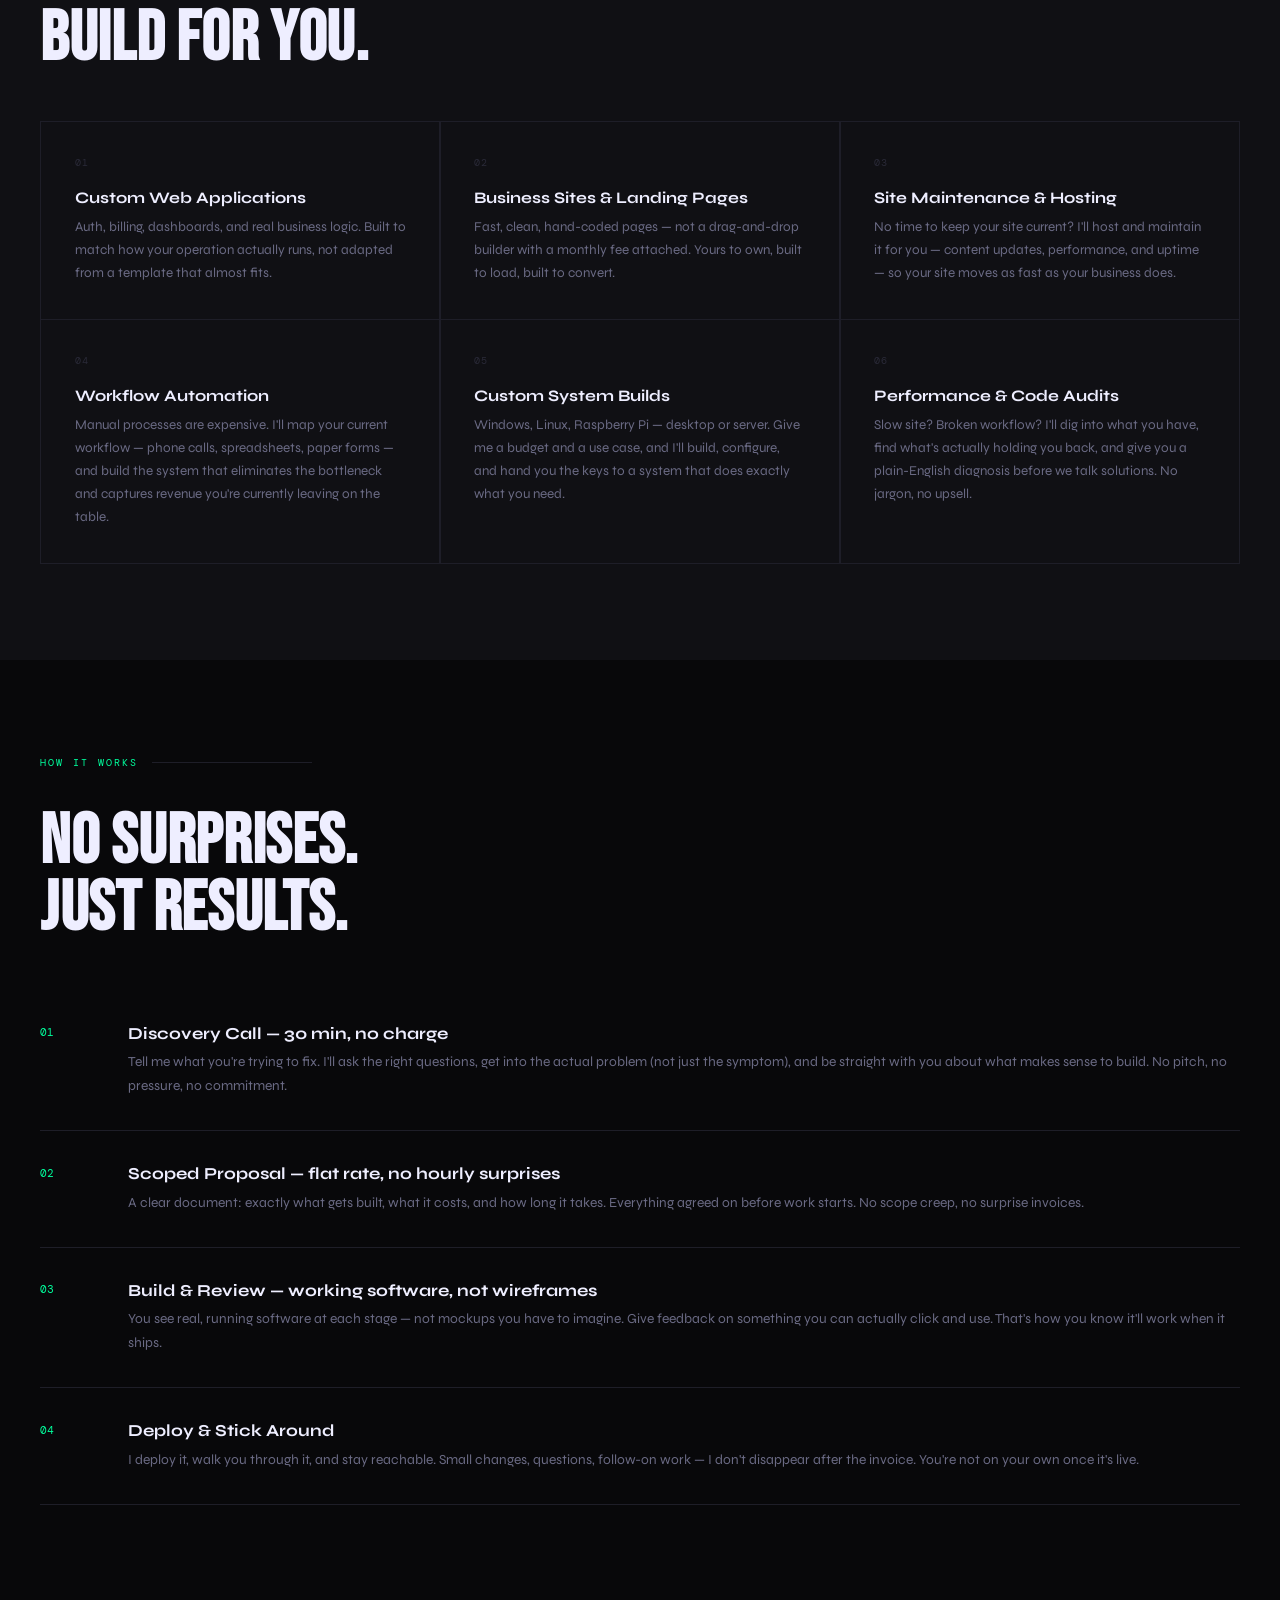
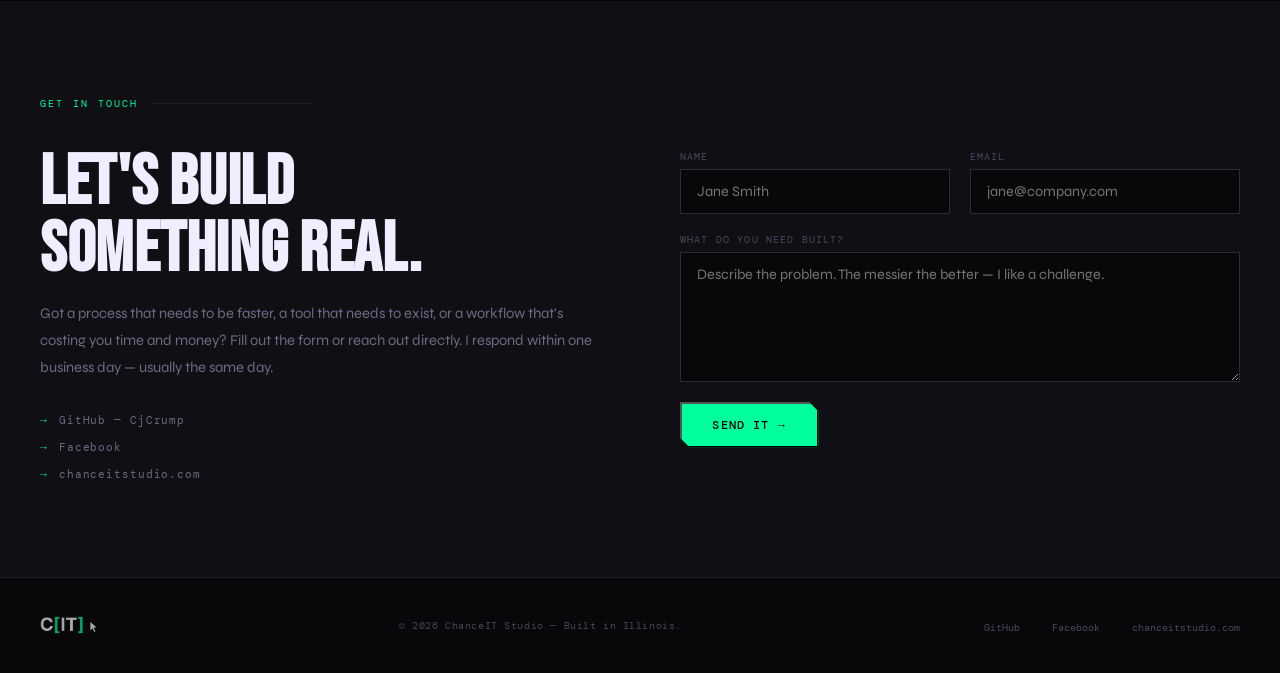
==== commit d6fa01b3: "final polish prod ready" ====
--- a/public/index.html
+++ b/public/index.html
@@ -4,7 +4,7 @@
 <meta charset="UTF-8">
 <meta name="viewport" content="width=device-width, initial-scale=1.0">
 <title>ChanceIT Studio — Custom Software & Web Development</title>
-<meta name="description" content="ChanceIT Studio builds custom web apps, SaaS tools, mobile calculators, and dispatch systems for small businesses. Based in Illinois.">
+<meta name="description" content="ChanceIT Studio builds custom web apps, SaaS tools, dispatch systems, and workflow automation for small businesses. Based in Illinois.">
 <link rel="preconnect" href="https://fonts.googleapis.com">
 <link href="https://fonts.googleapis.com/css2?family=DM+Mono:wght@300;400;500&family=Bebas+Neue&family=Syne:wght@400;500;700;800&display=swap" rel="stylesheet">
 <style>
@@ -33,7 +33,6 @@
   overflow-x: hidden;
 }
 
-/* grain */
 body::before {
   content:''; position:fixed; inset:0; pointer-events:none; z-index:999; opacity:.28;
   background-image: url("data:image/svg+xml,%3Csvg viewBox='0 0 256 256' xmlns='http://www.w3.org/2000/svg'%3E%3Cfilter id='f'%3E%3CfeTurbulence type='fractalNoise' baseFrequency='.9' numOctaves='4' stitchTiles='stitch'/%3E%3C/filter%3E%3Crect width='100%25' height='100%25' filter='url(%23f)' opacity='.05'/%3E%3C/svg%3E");
@@ -49,8 +48,8 @@
 }
 nav.scrolled { border-color:var(--border); background:rgba(8,8,10,.96); backdrop-filter:blur(18px); }
 
-.nav-logo { display:flex; align-items:center; gap:.65rem; text-decoration:none; }
-.logo-svg  { height:28px; width:auto; flex-shrink:0; }
+.nav-logo { display:flex; align-items:center; gap:.5rem; text-decoration:none; }
+.logo-img  { height:44px; width:auto; flex-shrink:0; }
 .logo-sub  { font-family:'DM Mono',monospace; font-size:.57rem; color:var(--muted2); letter-spacing:.16em; text-transform:uppercase; }
 
 .nav-links { display:flex; gap:2rem; list-style:none; }
@@ -135,7 +134,6 @@
 .btn-outline { padding:.8rem 1.7rem; border:1px solid var(--b2); color:var(--muted2); }
 .btn-outline:hover { border-color:var(--white); color:var(--white); }
 
-/* terminal */
 .hero-right { opacity:0; animation:fadeIn .8s ease .9s forwards; }
 .terminal { background:var(--surface); border:1px solid var(--b2); border-radius:8px; overflow:hidden; }
 .t-bar { display:flex; align-items:center; gap:.45rem; padding:.6rem 1rem; background:var(--border); }
@@ -190,18 +188,36 @@
   display:grid; grid-template-columns:repeat(2,1fr);
   gap:1.5px; background:var(--border); border:1px solid var(--border); margin-top:3rem;
 }
+/* clickable card base */
 .wcard {
   background:var(--bg); padding:2.4rem;
   display:flex; flex-direction:column; gap:.9rem;
-  position:relative; overflow:hidden; transition:background .25s;
+  position:relative; overflow:hidden;
   text-decoration:none; color:inherit;
 }
-.wcard:hover { background:var(--surface); }
-.wcard::before { content:''; position:absolute; top:0; left:0; width:3px; height:0; transition:height .35s ease; }
-.wcard.g::before  { background:var(--green); }
-.wcard.o::before  { background:var(--orange); }
-.wcard.l::before  { background:var(--lime); }
-.wcard:hover::before { height:100%; }
+a.wcard { transition:background .25s; cursor:pointer; }
+a.wcard:hover { background:var(--surface); }
+a.wcard::before { content:''; position:absolute; top:0; left:0; width:3px; height:0; transition:height .35s ease; }
+a.wcard.g::before { background:var(--green); }
+a.wcard.l::before { background:var(--lime); }
+a.wcard:hover::before { height:100%; }
+a.wcard.g:hover .wcard-arrow { color:var(--green); transform:translate(3px,-3px); }
+a.wcard.l:hover .wcard-arrow { color:var(--lime);  transform:translate(3px,-3px); }
+
+/* coming soon card — div, not interactive */
+div.wcard {
+  opacity:.42;
+  cursor:default;
+}
+div.wcard.o::before { display:none; }
+
+.soon-badge {
+  font-family:'DM Mono',monospace; font-size:.56rem; letter-spacing:.12em; text-transform:uppercase;
+  display:inline-flex; align-items:center; gap:.4rem;
+  padding:.2rem .6rem; border:1px solid var(--b2); color:var(--muted);
+  align-self:flex-start;
+}
+.soon-badge::before { content:''; width:5px; height:5px; border-radius:50%; background:var(--orange); display:inline-block; flex-shrink:0; }
 
 .wcard-tag { font-family:'DM Mono',monospace; font-size:.58rem; letter-spacing:.14em; text-transform:uppercase; display:inline-block; padding:.22rem .55rem; align-self:flex-start; }
 .wcard.g .wcard-tag { color:var(--green);  background:rgba(0,255,157,.06); }
@@ -209,16 +225,12 @@
 .wcard.l .wcard-tag { color:var(--lime);   background:rgba(200,255,0,.06); }
 
 .wcard-title { font-size:1.22rem; font-weight:700; color:var(--white); line-height:1.2; }
-.wcard-link { text-decoration: none;}
 .wcard-desc  { font-size:.86rem; line-height:1.78; color:var(--muted2); flex:1; }
 .wcard-foot  { display:flex; justify-content:space-between; align-items:center; margin-top:.3rem; }
 .wcard-stack { display:flex; gap:.35rem; flex-wrap:wrap; }
 .wcard-stack span { font-family:'DM Mono',monospace; font-size:.57rem; color:var(--muted); border:1px solid var(--border); padding:.15rem .4rem; }
 .wcard-arrow { font-size:1rem; color:var(--muted); transition:color .2s,transform .2s; }
-.wcard:hover .wcard-arrow { transform:translate(3px,-3px); }
-.wcard.g:hover .wcard-arrow { color:var(--green); }
-.wcard.o:hover .wcard-arrow { color:var(--orange); }
-.wcard.l:hover .wcard-arrow { color:var(--lime); }
+.wcard-soon-label { font-family:'DM Mono',monospace; font-size:.6rem; color:var(--muted); letter-spacing:.08em; }
 
 /* ── SERVICES ── */
 #services { background:var(--surface); }
@@ -308,23 +320,9 @@
 <!-- ══ NAV ══ -->
 <nav id="nav">
   <a href="#home" class="nav-logo">
-    <svg class="logo-svg" viewBox="0 0 180 56" fill="none" xmlns="http://www.w3.org/2000/svg" aria-label="ChanceIT Studio">
-      <!-- C — rounded serif C matching the brand mark -->
-      <text x="2" y="50" font-family="'Bebas Neue',sans-serif" font-size="54" fill="#eeeeff">C</text>
-      <!-- [ left bracket -->
-      <rect x="52" y="3"  width="5"  height="50" fill="#00ff9d"/>
-      <rect x="52" y="3"  width="16" height="5"  fill="#00ff9d"/>
-      <rect x="52" y="48" width="16" height="5"  fill="#00ff9d"/>
-      <!-- IT -->
-      <text x="70" y="50" font-family="'Bebas Neue',sans-serif" font-size="54" fill="#eeeeff">IT</text>
-      <!-- ] right bracket -->
-      <rect x="138" y="3"  width="5"  height="50" fill="#00ff9d"/>
-      <rect x="123" y="3"  width="20" height="5"  fill="#00ff9d"/>
-      <rect x="123" y="48" width="20" height="5"  fill="#00ff9d"/>
-      <!-- cursor pointer — integrated bottom-right, small -->
-      <g transform="translate(150,32) scale(0.52)">
-        <polygon points="0,0 0,22 5.5,16 10,26 13,24.5 8.5,14.5 16,14.5" fill="#00ff9d"/>
-      </g>
+    <img src="CIT2kwhitegreen.png" alt="ChanceIT Studio" class="logo-img">
+    <svg width="7" height="10" viewBox="0 0 16 26" fill="none" xmlns="http://www.w3.org/2000/svg" style="flex-shrink:0;margin-left:-2px;margin-bottom:-4px;">
+      <polygon points="0,0 0,22 5.5,16 10,26 13,24.5 8.5,14.5 16,14.5" fill="#ffffff"/>
     </svg>
     <span class="logo-sub">Studio</span>
   </a>
@@ -346,9 +344,9 @@
   <div class="hero-left">
     <div class="hero-eyebrow">Solo Developer · Illinois</div>
     <h1 class="hero-name">CHANCE<br><span class="g">CRUMP</span></h1>
-    <p class="hero-role">Web Development · Custom Software · Real Results</p>
+    <p class="hero-role">Web Development · Workflow Automation · Real Results</p>
     <p class="hero-bio">
-      Got a workflow held together with spreadsheets and text messages? A business idea that needs to actually exist? A job site problem nobody's built a tool for yet? I build the software that fixes it — web apps, mobile tools, dispatch systems, and SaaS platforms built around how you actually work.
+      Spending more time managing your process than running your business? I build the software that fixes it — turning manual text chains into automated dispatches, paper forms into digital workflows, and missed revenue into money on the books. Web apps, mobile tools, SaaS platforms, and custom automation built around how you actually work.
     </p>
     <div class="hero-cta">
       <a href="#contact" class="btn btn-green">Start a Project</a>
@@ -365,8 +363,8 @@
       <div class="t-body">
         <div><span class="tp">→</span> <span class="tc">git push origin main</span></div>
         <div class="to">  Writing objects: 100% (5/5)</div>
-        <div><span class="tok">  ✓ Netlify deploy live</span></div>
-        <div class="to">  chanceit.netlify.app</div>
+        <div><span class="tok">  ✓ Cloudflare deploy live</span></div>
+        <div class="to">  chanceitstudio.com</div>
         <div>&nbsp;</div>
         <div><span class="tp">→</span> <span class="tc">node scripts/migrate.js</span></div>
         <div class="to">  Running 3 pending migrations...</div>
@@ -383,7 +381,7 @@
 <!-- ══ STRIP ══ -->
 <div class="strip">
   <div class="strip-cell"><div class="snum">4</div><div class="slabel">Projects Shipped</div></div>
-  <div class="strip-cell"><div class="snum">2</div><div class="slabel">SaaS Platforms</div></div>
+  <div class="strip-cell"><div class="snum">1</div><div class="slabel">SaaS Platform</div></div>
   <div class="strip-cell"><div class="snum">100<em>%</em></div><div class="slabel">Custom Code</div></div>
   <div class="strip-cell"><div class="snum">0</div><div class="slabel">Page Builders</div></div>
 </div>
@@ -395,13 +393,13 @@
   <div class="about-grid">
     <div class="about-text reveal">
       <p>
-        I'm Chance Crump — a self-taught developer and solo entrepreneur building practical software out of Illinois. I started with HTML, CSS, and JavaScript, went deep on the fundamentals, and kept building until the projects got real: a dice roller built for the table, a concrete calculator built for job sites, a SaaS platform with Stripe billing, and a real-time dispatch app for contractors.
+        I'm Chance Crump — a journeyman laborer, lifelong tech enthusiast, and self-taught developer out of Illinois. My best friend showed me how to swap a GPU freshman year of high school, and I've been hooked ever since. Now at 34, I'm channeling that same drive into building software that helps people actually get ahead.
       </p>
       <p>
-        I'll be straight — good software today is a team effort between a developer and the tools available. What I bring is judgment: knowing what to build, how to structure it so it lasts, what a real user needs when they're standing on a job site, and how to get it across the finish line. The collaboration is part of the process. The results are what count.
+        Every project has been a lesson. TTDice started as a local dice roller and grew into a full session tracker with shareable rolls and real-time party play. A concrete calculator turned into GlovesOn — a complete jobsite companion with a materials calculator, unit converter, time log, OT tracking, and notes. TCMVP started as a scheduling app and became a full transaction coordinator platform with contract parsing, automated reminders, and Stripe billing. SmokeSignal started as one scheduler's text-message problem and is now a dispatch platform capable of managing hundreds of crew assignments at once.
       </p>
       <p>
-        My goal is to help businesses and professionals who need software built around how they actually work — not a template that almost fits, not another subscription that does 80% of what you need. Something specific, useful, and done.
+        Building runs in my blood. My goal is to bring that same energy to businesses that are ready to stop doing manually what a well-built tool should handle — and bring everyone up with me.
       </p>
     </div>
     <div class="skill-table reveal">
@@ -409,8 +407,8 @@
       <div class="skill-row"><span class="skill-name">Backend</span><div class="skill-chips"><span class="chip">Node.js</span><span class="chip">PostgreSQL</span><span class="chip">REST APIs</span></div></div>
       <div class="skill-row"><span class="skill-name">Payments</span><div class="skill-chips"><span class="chip">Stripe</span><span class="chip">Webhooks</span><span class="chip">Subscriptions</span></div></div>
       <div class="skill-row"><span class="skill-name">Real-Time</span><div class="skill-chips"><span class="chip">WebSockets</span><span class="chip">Live Updates</span></div></div>
-      <div class="skill-row"><span class="skill-name">Deployment</span><div class="skill-chips"><span class="chip">Netlify</span><span class="chip">Git</span><span class="chip">GitHub</span></div></div>
-      <div class="skill-row"><span class="skill-name">Game Servers</span><div class="skill-chips"><span class="chip">Linux</span><span class="chip">Server Config</span><span class="chip">Hosting</span></div></div>
+      <div class="skill-row"><span class="skill-name">Deployment</span><div class="skill-chips"><span class="chip">Cloudflare</span><span class="chip">Netlify</span><span class="chip">Git</span><span class="chip">GitHub</span></div></div>
+      <div class="skill-row"><span class="skill-name">Automation</span><div class="skill-chips"><span class="chip">Workflows</span><span class="chip">Parsing</span><span class="chip">Integrations</span></div></div>
     </div>
   </div>
 </section>
@@ -421,50 +419,51 @@
   <h2 class="sh reveal">Built and<br>shipped.</h2>
   <div class="work-grid">
 
-    <div class="wcard g reveal">
-      <a class="wcard-link" href="https://tcmvp.com">
+    <!-- 1. TCMVP -->
+    <a class="wcard g reveal" href="https://tcmvp.com" target="_blank" rel="noopener">
       <span class="wcard-tag">SaaS · Real Estate</span>
       <div class="wcard-title">TCMVP — Transaction Coordinator Platform</div>
-      <p class="wcard-desc">A SaaS platform for real estate transaction coordinators to track deadlines, manage documents, and automate workflow hand-offs across deals. Stripe billing, PostgreSQL backend, full auth — replacing tools that cost 4–5x more at $14.99/mo.</p>
+      <p class="wcard-desc">Real estate transaction coordinators juggle dozens of deals across spreadsheets and sticky notes. TCMVP replaces that with a proper platform: deadline tracking, document management, automated team reminders, and PDF contract parsing that pulls critical dates with a confidence score — so nothing slips through the cracks. Stripe billing, PostgreSQL backend, full auth. Priced at $14.99/mo, replacing tools that cost 4–5× more.</p>
       <div class="wcard-foot">
-        <div class="wcard-stack"><span>Node.js</span><span>PostgreSQL</span><span>Stripe</span><span>HTML/CSS/JS</span></div>
+        <div class="wcard-stack"><span>Node.js</span><span>PostgreSQL</span><span>Stripe</span><span>Cloudflare</span></div>
         <div class="wcard-arrow">↗</div>
       </div>
-      </a>
-    </div>
-
-    <div class="wcard o reveal">
-      <span class="wcard-tag">Dispatch · Contractors</span>
-      <div class="wcard-title">SmokeSignal — Field Dispatch & Crew Coordination</div>
-      <p class="wcard-desc">A real-time dispatch app for contractors managing crews across multiple remote locations. Sends location info, job assignments, and status updates so the office and the field always have the same picture — built on WebSockets so nothing lags.</p>
-      <div class="wcard-foot">
-        <div class="wcard-stack"><span>React</span><span>WebSockets</span><span>Node.js</span></div>
-        <div class="wcard-arrow">↗</div>
-      </div>
-    </div>
-
-    <div class="wcard l reveal">
-      <a class="wcard-link" href="https://gloveson.chanceitstudio.com">
+    </a>
+
+    <!-- 2. GlovesOn -->
+    <a class="wcard l reveal" href="https://gloveson.chanceitstudio.com" target="_blank" rel="noopener">
       <span class="wcard-tag">Mobile Tool · Trades</span>
       <div class="wcard-title">GlovesOn — Jobsite Companion</div>
-      <p class="wcard-desc">A mobile-first application built for the jobsite. Calculator and unit converter to keep you building precise. Daily log tracks your hours and a notebook is always handy. Works Offline, No Account, Data stays on your device.</p>
+      <p class="wcard-desc">A mobile-first PWA built for crews in the field — big buttons, glove-friendly, works offline. Includes a full materials calculator (concrete, rock, sand, asphalt — slab, footing, column, and more), an engineer-to-tape-measure unit converter, a daily time log with OT rules and pay period tracking, and a freeform notes tool. No account required. All data stays on the device.</p>
       <div class="wcard-foot">
-        <div class="wcard-stack"><span>HTML5</span><span>CSS3</span><span>Vanilla JS</span><span>Mobile-first</span></div>
+        <div class="wcard-stack"><span>HTML5</span><span>CSS3</span><span>Vanilla JS</span><span>PWA</span></div>
         <div class="wcard-arrow">↗</div>
       </div>
-      </a>
-    </div>
-
-    <div class="wcard g reveal">
-      <a class="wcard-link" href="https://ttdice.chanceitstudio.com">
+    </a>
+
+    <!-- 3. TTDice -->
+    <a class="wcard g reveal" href="https://ttdice.chanceitstudio.com" target="_blank" rel="noopener">
       <span class="wcard-tag">Web App · Tabletop</span>
       <div class="wcard-title">TTDice — Tabletop Dice Roller</div>
-      <p class="wcard-desc">A clean, fast dice roller for tabletop RPGs and board games. Rolls standard and custom die combinations, tracks results per session, and stays out of your way so you can focus on the game. Built to actually be used at the table.</p>
+      <p class="wcard-desc">A fast, clean dice roller for tabletop RPGs built to actually get used at the table. Rolls all standard die types including d100, tracks session stats, supports saved presets for common combinations like attack rolls and spell damage, and uses the browser's CSPRNG for provably fair randomness. Natural 20s and 1s get their own callout. Optional Supabase logging for community stats.</p>
       <div class="wcard-foot">
-        <div class="wcard-stack"><span>HTML5</span><span>CSS3</span><span>Vanilla JS</span></div>
+        <div class="wcard-stack"><span>HTML5</span><span>CSS3</span><span>Vanilla JS</span><span>Supabase</span></div>
         <div class="wcard-arrow">↗</div>
       </div>
-      </a>
+    </a>
+
+    <!-- 4. SmokeSignal — Coming Soon (div, not a link) -->
+    <div class="wcard o reveal">
+      <div style="display:flex;align-items:flex-start;justify-content:space-between;gap:.75rem;">
+        <span class="wcard-tag">Dispatch · Contractors</span>
+        <span class="soon-badge">In Testing</span>
+      </div>
+      <div class="wcard-title">SmokeSignal — Field Dispatch & Crew Coordination</div>
+      <p class="wcard-desc">Replacing group texts and phone-tag with a real dispatch system. Schedulers create jobs, assign crew by trade, and send structured notifications — job title, location link, start time, chief contact — in one tap. Built on WebSockets so the field and the office are always on the same page. Currently live with its first client, managing crews across multiple remote sites simultaneously.</p>
+      <div class="wcard-foot">
+        <div class="wcard-stack"><span>Vanilla JS</span><span>WebSockets</span><span>Supabase</span><span>Twilio</span></div>
+        <div class="wcard-soon-label">Coming Soon</div>
+      </div>
     </div>
 
   </div>
@@ -478,32 +477,32 @@
     <div class="svc reveal">
       <div class="svc-num">01</div>
       <div class="svc-name">Custom Web Applications</div>
-      <p class="svc-desc">Auth, billing, dashboards, and real working logic. Built to match how you actually work, not adapted from a template that almost fits.</p>
+      <p class="svc-desc">Auth, billing, dashboards, and real business logic. Built to match how your operation actually runs, not adapted from a template that almost fits.</p>
     </div>
     <div class="svc reveal">
       <div class="svc-num">02</div>
       <div class="svc-name">Business Sites & Landing Pages</div>
-      <p class="svc-desc">Fast, clean, hand-coded pages — not a drag-and-drop builder with a monthly subscription. Yours to own, built to load, built to convert.</p>
+      <p class="svc-desc">Fast, clean, hand-coded pages — not a drag-and-drop builder with a monthly fee attached. Yours to own, built to load, built to convert.</p>
     </div>
     <div class="svc reveal">
       <div class="svc-num">03</div>
-      <div class="svc-name">Site Maitnance & Hosting</div>
-      <p class="svc-desc">Dont have time to upload new content, want to keep your website moving as quickly as you do? I will host and maintain your website keeping visitors up to date with you.</p>
+      <div class="svc-name">Site Maintenance & Hosting</div>
+      <p class="svc-desc">No time to keep your site current? I'll host and maintain it for you — content updates, performance, and uptime — so your site moves as fast as your business does.</p>
     </div>
     <div class="svc reveal">
       <div class="svc-num">04</div>
-      <div class="svc-name">Custom System Builds</div>
-      <p class="svc-desc">Windows, Linux, Raspberry Pi, desktop or server distros, you give me a budget and use case and I build and configure your system and hand you the keys. </p>
+      <div class="svc-name">Workflow Automation</div>
+      <p class="svc-desc">Manual processes are expensive. I'll map your current workflow — phone calls, spreadsheets, paper forms — and build the system that eliminates the bottleneck and captures revenue you're currently leaving on the table.</p>
     </div>
     <div class="svc reveal">
       <div class="svc-num">05</div>
-      <div class="svc-name">Game Server Setup</div>
-      <p class="svc-desc">Need a dedicated server for your game community? I'll configure it, harden it, and hand you the keys. Linux-based, stable, done right from the start.</p>
+      <div class="svc-name">Custom System Builds</div>
+      <p class="svc-desc">Windows, Linux, Raspberry Pi — desktop or server. Give me a budget and a use case, and I'll build, configure, and hand you the keys to a system that does exactly what you need.</p>
     </div>
     <div class="svc reveal">
       <div class="svc-num">06</div>
-      <div class="svc-name">Performance & Code Audits & Workflow Automation</div>
-      <p class="svc-desc">Slow site? Broken workflow? I'll go through what you have or show me your current workflow, find what's actually slowing you down, and give you a plain-English diagnosis before we talk solutions.</p>
+      <div class="svc-name">Performance & Code Audits</div>
+      <p class="svc-desc">Slow site? Broken workflow? I'll dig into what you have, find what's actually holding you back, and give you a plain-English diagnosis before we talk solutions. No jargon, no upsell.</p>
     </div>
   </div>
 </section>
@@ -517,7 +516,7 @@
       <div class="pnum">01</div>
       <div>
         <div class="pname">Discovery Call — 30 min, no charge</div>
-        <p class="pdesc">Tell me what you're trying to fix. I'll ask the right questions, dig into the actual problem (not just the symptom), and be straight with you about what makes sense to build. No pitch, no pressure, no commitment.</p>
+        <p class="pdesc">Tell me what you're trying to fix. I'll ask the right questions, get into the actual problem (not just the symptom), and be straight with you about what makes sense to build. No pitch, no pressure, no commitment.</p>
       </div>
     </div>
     <div class="pitem reveal">
@@ -531,7 +530,7 @@
       <div class="pnum">03</div>
       <div>
         <div class="pname">Build & Review — working software, not wireframes</div>
-        <p class="pdesc">You see real, running software at each stage — not mockups you have to imagine. Give feedback on something you can actually click and break. That's how you know it'll work when it ships.</p>
+        <p class="pdesc">You see real, running software at each stage — not mockups you have to imagine. Give feedback on something you can actually click and use. That's how you know it'll work when it ships.</p>
       </div>
     </div>
     <div class="pitem reveal">
@@ -550,10 +549,10 @@
   <div class="contact-wrap">
     <div class="contact-left reveal">
       <h2 class="sh">Let's build<br>something real.</h2>
-      <p>Got a problem that needs software? Fill out the form or reach out directly. I respond within one business day — usually the same day.</p>
+      <p>Got a process that needs to be faster, a tool that needs to exist, or a workflow that's costing you time and money? Fill out the form or reach out directly. I respond within one business day — usually the same day.</p>
       <div class="contact-links">
         <a href="https://github.com/CjCrump" target="_blank" class="clink">GitHub — CjCrump</a>
-        <a href="mailto:hello@chanceit.dev" class="clink">hello@chanceit.dev</a>
+        <a href="https://www.facebook.com/ChanceITstudio/" class="clink">Facebook</a>
         <a href="https://chanceitstudio.com" target="_blank" class="clink">chanceitstudio.com</a>
       </div>
     </div>
@@ -575,27 +574,20 @@
 <!-- ══ FOOTER ══ -->
 <footer>
   <a href="#home" class="nav-logo" style="opacity:.65">
-    <svg class="logo-svg" viewBox="0 0 180 56" fill="none" xmlns="http://www.w3.org/2000/svg" style="height:20px" aria-label="ChanceIT Studio">
-      <text x="2" y="50" font-family="'Bebas Neue',sans-serif" font-size="54" fill="#eeeeff">C</text>
-      <rect x="52" y="3"  width="5"  height="50" fill="#00ff9d"/>
-      <rect x="52" y="3"  width="16" height="5"  fill="#00ff9d"/>
-      <rect x="52" y="48" width="16" height="5"  fill="#00ff9d"/>
-      <text x="70" y="50" font-family="'Bebas Neue',sans-serif" font-size="54" fill="#eeeeff">IT</text>
-      <rect x="138" y="3"  width="5"  height="50" fill="#00ff9d"/>
-      <rect x="123" y="3"  width="20" height="5"  fill="#00ff9d"/>
-      <rect x="123" y="48" width="20" height="5"  fill="#00ff9d"/>
-      <g transform="translate(150,32) scale(0.52)"><polygon points="0,0 0,22 5.5,16 10,26 13,24.5 8.5,14.5 16,14.5" fill="#00ff9d"/></g>
+    <img src="CIT2kwhitegreen.png" alt="ChanceIT Studio" class="logo-img">
+    <svg width="7" height="10" viewBox="0 0 16 26" fill="none" xmlns="http://www.w3.org/2000/svg" style="flex-shrink:0;margin-left:-2px;margin-bottom:-3px;">
+      <polygon points="0,0 0,22 5.5,16 10,26 13,24.5 8.5,14.5 16,14.5" fill="#ffffff"/>
     </svg>
   </a>
   <div class="footer-copy">© 2026 ChanceIT Studio — Built in Illinois.</div>
   <ul class="footer-links">
     <li><a href="https://github.com/CjCrump" target="_blank">GitHub</a></li>
-    <li><a href="mailto:hello@chanceit.dev">Email</a></li>
+    <li><a href="https://www.facebook.com/ChanceITstudio/">Facebook</a></li>
     <li><a href="https://chanceitstudio.com" target="_blank">chanceitstudio.com</a></li>
   </ul>
 </footer>
 
-<script>
+<script data-cfasync="false" src="/cdn-cgi/scripts/5c5dd728/cloudflare-static/email-decode.min.js"></script><script>
 const nav = document.getElementById('nav');
 window.addEventListener('scroll', () => nav.classList.toggle('scrolled', scrollY > 50));
 
